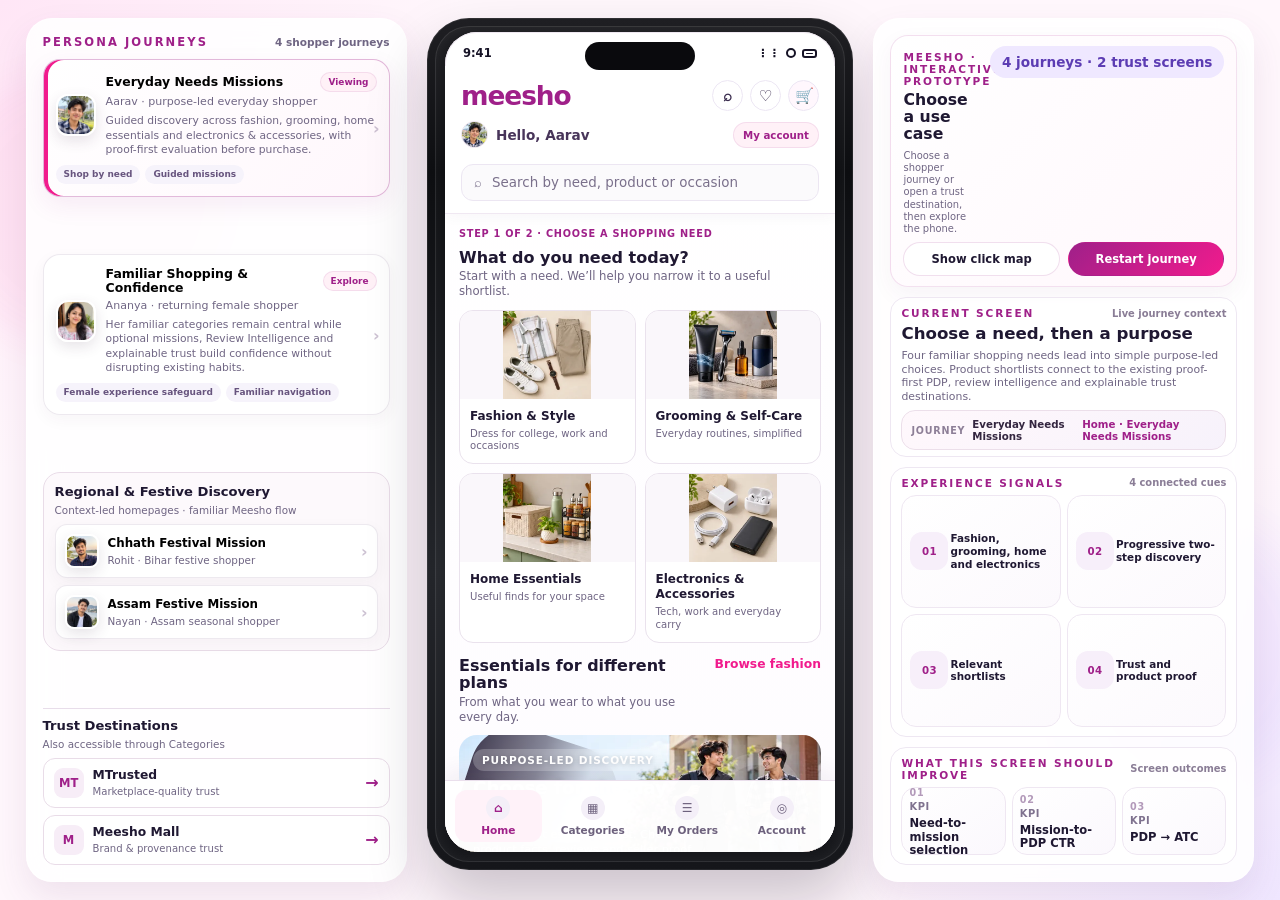
==== index.html @ 38327b48 "Group shopper journeys and separate trust destination screens in presentation rail" ====
<!doctype html>
<html lang="en">
<head>
  <meta charset="UTF-8" />
  <meta name="viewport" content="width=device-width, initial-scale=1.0" />
  <meta name="theme-color" content="#9f2089" />
  <meta name="description" content="Meesho DICE Season 3 interactive prototype exploring mission-led discovery, explainable trust, proof-first PDPs and post-confidence growth." />
  <meta name="robots" content="index,follow" />
  <link rel="canonical" href="https://iron-sngh.github.io/Meesho_interactive/" />
  <meta property="og:type" content="website" />
  <meta property="og:title" content="Meesho Interactive Prototype" />
  <meta property="og:description" content="Mission-led discovery, explainable trust and proof-first commerce journeys for the Meesho DICE Challenge." />
  <meta property="og:url" content="https://iron-sngh.github.io/Meesho_interactive/" />
  <meta name="twitter:card" content="summary" />
  <meta name="twitter:title" content="Meesho Interactive Prototype" />
  <meta name="twitter:description" content="Interactive Meesho DICE Challenge prototype for discovery, trust and product evaluation." />
  <title>Meesho Interactive Prototype</title>
  <link rel="stylesheet" href="./styles.css?v=20261021-sidebar-experiences" />
</head>
<body>
  <div class="page-glow glow-one"></div>
  <div class="page-glow glow-two"></div>

  <main class="site-shell">
    <section class="prototype-layout">
      <aside class="persona-panel glass-panel">
        <div class="persona-rail-label">
          <span class="panel-kicker">PERSONA JOURNEYS</span>
          <span class="rail-hint">4 shopper journeys</span>
        </div>
        <div id="persona-list" class="persona-list"></div>
      </aside>

      <section class="phone-stage" aria-label="Interactive phone prototype">
        <div id="device-canvas" class="device-canvas"></div>
      </section>

      <aside class="detail-panel glass-panel">
        <section class="prototype-control-card" aria-label="Prototype controls">
          <div class="prototype-control-heading">
            <div>
              <span class="panel-kicker">MEESHO · INTERACTIVE PROTOTYPE</span>
              <h2>Choose a use case</h2>
              <p>Choose a shopper journey or open a trust destination, then explore the phone.</p>
            </div>
            <span class="count-pill">4 journeys · 2 trust screens</span>
          </div>
          <div class="panel-actions">
            <button id="hotspot-toggle" class="toolbar-button" type="button">Show click map</button>
            <button id="restart-button" class="toolbar-button primary-tool" type="button">Restart journey</button>
          </div>
        </section>
        <div id="detail-panel"></div>
      </aside>
    </section>
  </main>

  <div id="toast" class="toast" role="status" aria-live="polite"></div>
  <script src="./app.js?v=20261021-sidebar-experiences"></script>
</body>
</html>
---- styles.css ----
:root {
  --bg: #fff7fc;
  --panel: rgba(255, 255, 255, 0.88);
  --border: rgba(159, 32, 137, 0.14);
  --text: #1f1832;
  --muted: #6f6583;
  --brand: #f11b8d;
  --brand-dark: #9f2089;
  --brand-soft: #fde8f5;
  --purple-soft: #efe8ff;
  --purple-mid: #d7c5ff;
  --lime: #eff9ee;
  --green: #23a458;
  --amber: #ffb800;
  --shadow: 0 24px 60px rgba(120, 36, 110, 0.12);
  --shadow-soft: 0 16px 35px rgba(101, 46, 108, 0.1);
  --radius-xl: 24px;
  --radius-lg: 18px;
  --radius-md: 14px;
  --radius-sm: 10px;
  --phone-width: 390px;
  --surface: #ffffff;
  --hotspot: rgba(241, 27, 141, 0.16);
}

* { box-sizing: border-box; }
html, body { margin: 0; min-height: 100%; }
body {
  font-family: "Inter", system-ui, -apple-system, BlinkMacSystemFont, "Segoe UI", sans-serif;
  background: radial-gradient(circle at top left, #ffe6f6, transparent 30%), radial-gradient(circle at bottom right, #efe6ff, transparent 28%), var(--bg);
  color: var(--text);
}
button, input { font: inherit; }
button { cursor: pointer; }

.page-glow {
  position: fixed;
  inset: auto;
  width: 280px;
  height: 280px;
  border-radius: 999px;
  filter: blur(20px);
  opacity: .45;
  pointer-events: none;
  z-index: 0;
}
.glow-one { top: 70px; left: -60px; background: rgba(241, 27, 141, .12); }
.glow-two { right: -40px; bottom: 110px; background: rgba(130, 91, 250, .12); }

.site-shell {
  position: relative;
  z-index: 1;
  max-width: 1500px;
  margin: 0 auto;
  padding: 28px;
}

.glass-panel {
  background: var(--panel);
  backdrop-filter: blur(16px);
  border: 1px solid rgba(255, 255, 255, .55);
  box-shadow: var(--shadow-soft);
}

.site-header {
  display: flex;
  justify-content: space-between;
  align-items: flex-start;
  gap: 24px;
  padding: 24px 26px;
  border-radius: var(--radius-xl);
}
.brand-lockup {
  display: flex;
  gap: 18px;
  align-items: flex-start;
  max-width: 920px;
}
.logo-mark {
  width: 56px;
  height: 56px;
  border-radius: 16px;
  background: linear-gradient(135deg, var(--brand-dark), var(--brand));
  display: grid;
  place-items: center;
  color: #fff;
  font-weight: 800;
  font-size: 1.65rem;
  box-shadow: 0 10px 25px rgba(159, 32, 137, 0.25);
}
.eyebrow, .panel-kicker {
  display: inline-flex;
  align-items: center;
  gap: 8px;
  letter-spacing: .18em;
  text-transform: uppercase;
  font-size: .72rem;
  font-weight: 700;
  color: var(--brand-dark);
}
.site-header h1 {
  margin: 8px 0 10px;
  font-size: clamp(1.8rem, 2.6vw, 2.8rem);
  line-height: 1.08;
}
.site-header h1 span { color: var(--brand-dark); }
.site-header p { margin: 0; color: var(--muted); max-width: 760px; line-height: 1.55; }
.header-actions { display: flex; gap: 12px; flex-wrap: wrap; justify-content: flex-end; }
.toolbar-button {
  border: 1px solid var(--border);
  background: #fff;
  color: var(--text);
  padding: 12px 16px;
  border-radius: 999px;
  font-weight: 700;
  box-shadow: 0 8px 20px rgba(93, 53, 98, 0.06);
}
.toolbar-button:hover { transform: translateY(-1px); }
.primary-tool { background: linear-gradient(135deg, var(--brand-dark), var(--brand)); color: #fff; border-color: transparent; }

.prototype-layout {
  margin-top: 24px;
  display: grid;
  grid-template-columns: 320px minmax(400px, 1fr) 340px;
  gap: 22px;
  align-items: start;
}
.persona-panel, .detail-panel {
  border-radius: var(--radius-xl);
  padding: 20px;
}
.panel-title-row {
  display: flex;
  align-items: start;
  justify-content: space-between;
  gap: 12px;
}
.panel-title-row h2 { margin: 6px 0 0; font-size: 1.28rem; }
.count-pill {
  padding: 8px 12px;
  border-radius: 999px;
  font-weight: 700;
  font-size: .85rem;
  background: var(--purple-soft);
  color: #5c3cb3;
}
.persona-list { display: grid; gap: 12px; margin-top: 18px; }
.persona-card {
  padding: 14px 15px;
  border-radius: 18px;
  border: 1px solid rgba(120, 91, 250, .1);
  background: rgba(255,255,255,.72);
  transition: .18s ease;
  text-align: left;
}
.persona-card:hover { transform: translateY(-1px); box-shadow: 0 10px 20px rgba(89, 53, 98, .08); }
.persona-card.active {
  background: linear-gradient(180deg, rgba(255,255,255,.96), rgba(252, 241, 251, .96));
  border-color: rgba(159,32,137,.22);
  box-shadow: 0 12px 28px rgba(159, 32, 137, .11);
}
.persona-card .persona-top { display: flex; justify-content: space-between; gap: 8px; align-items: center; }
.persona-card b { font-size: 1rem; }
.persona-card p { margin: 5px 0 10px; color: var(--muted); font-size: .92rem; line-height: 1.45; }
.persona-tags { display: flex; flex-wrap: wrap; gap: 8px; }
.persona-tag {
  padding: 6px 10px;
  border-radius: 999px;
  font-size: .74rem;
  font-weight: 700;
  background: #f6f3fb;
  color: #67547e;
}
.principle-card {
  margin-top: 16px;
  padding: 16px;
  border-radius: 18px;
  background: linear-gradient(135deg, rgba(159,32,137,.08), rgba(136, 95, 251, .1));
  display: flex;
  gap: 14px;
  align-items: start;
}
.principle-icon {
  width: 32px; height: 32px; border-radius: 12px; display: grid; place-items: center;
  background: #fff; color: var(--brand-dark); font-weight: 800;
}
.principle-card p { margin: 6px 0 0; color: var(--muted); line-height: 1.45; }

.phone-stage { display: grid; gap: 14px; justify-items: center; }
.stage-toolbar {
  width: calc(var(--phone-width) + 50px);
  display: flex; justify-content: space-between; align-items: center;
  gap: 12px; padding: 10px 16px;
  border-radius: 999px; background: rgba(255,255,255,.82);
  border: 1px solid rgba(255,255,255,.65); box-shadow: var(--shadow-soft);
}
.stage-label { font-size: .78rem; letter-spacing: .12em; text-transform: uppercase; color: var(--brand-dark); font-weight: 800; }
.live-pill {
  display: inline-flex; align-items: center; gap: 8px;
  font-size: .82rem; font-weight: 700; color: var(--green);
}
.live-pill i { width: 10px; height: 10px; background: var(--green); border-radius: 999px; box-shadow: 0 0 0 6px rgba(35, 164, 88, .12); }
.stage-help { margin: 0; color: var(--muted); text-align: center; max-width: 420px; line-height: 1.4; }

.device-canvas {
  position: relative;
  width: calc(var(--phone-width) + 36px);
  padding: 14px 18px 18px;
  border-radius: 42px;
  background: linear-gradient(180deg, #1f1f23, #0d0e11 18%, #23252a 65%, #15161a);
  box-shadow: 0 30px 60px rgba(18, 9, 30, .22), inset 0 0 0 1px rgba(255,255,255,.08);
}
.device-canvas::before {
  content: "";
  position: absolute;
  inset: 8px;
  border-radius: 34px;
  box-shadow: inset 0 0 0 1px rgba(255,255,255,.09), inset 0 0 16px rgba(255,255,255,.07);
  pointer-events: none;
}

.phone-shell {
  position: relative;
  width: var(--phone-width);
  height: 845px;
  margin: 0 auto;
  border-radius: 32px;
  background: #fff;
  overflow: hidden;
}
.phone-notch {
  position: absolute;
  top: 10px;
  left: 50%;
  transform: translateX(-50%);
  width: 110px;
  height: 28px;
  border-radius: 18px;
  background: #0a0a0d;
  z-index: 8;
}
.phone-status {
  position: absolute; top: 10px; left: 0; right: 0;
  padding: 0 18px;
  height: 22px;
  display: flex; align-items: center; justify-content: space-between;
  font-size: .72rem; font-weight: 700; color: #161326; z-index: 6;
}
.status-icons { display: flex; gap: 6px; align-items: center; }
.status-dot { width: 10px; height: 10px; border-radius: 999px; border: 2px solid currentColor; }
.status-bar { width: 15px; height: 9px; border: 2px solid currentColor; border-radius: 3px; position: relative; }
.status-bar::after { content:""; position:absolute; inset:2px; background: currentColor; border-radius:1px; }
.phone-content {
  position: absolute;
  inset: 34px 0 0;
  overflow-y: auto;
  background: linear-gradient(180deg, #fff, #fefcff);
}
.phone-content::-webkit-scrollbar { width: 0; height: 0; }

.screen-root { min-height: calc(100% - 82px); padding-bottom: 94px; }
.top-appbar {
  position: sticky; top: 0; z-index: 5;
  padding: 14px 16px 12px;
  background: rgba(255,255,255,.95);
  backdrop-filter: blur(10px);
  border-bottom: 1px solid #f0e8f2;
}
.appbar-row, .small-appbar {
  display: flex; align-items: center; justify-content: space-between; gap: 10px;
}
.brand-wordmark { font-size: 1.65rem; font-weight: 800; color: var(--brand-dark); letter-spacing: -.04em; }
.icon-row { display: flex; align-items: center; gap: 12px; }
.circle-icon, .ghost-icon {
  width: 34px; height: 34px; border-radius: 999px; border: 1px solid #ece6f3; background: #fff;
  display: grid; place-items: center; color: #392b4d; font-size: .95rem; font-weight: 700;
}
.ghost-icon { background: #fff7fd; }
.profile-chip { display: inline-flex; align-items: center; gap: 8px; font-size: .85rem; font-weight: 700; color: #48355a; }
.profile-chip .avatar { width: 24px; height: 24px; border-radius: 999px; display: grid; place-items: center; background: linear-gradient(135deg, #f6d0ec, #ece5ff); font-size: .78rem; }
.search-shell {
  margin-top: 12px;
  display: flex; align-items: center; gap: 10px;
  padding: 10px 12px;
  border: 1px solid #ece6f2;
  border-radius: 12px;
  background: #fbfafc;
  color: #7a708b;
  font-size: .84rem;
}
.utility-chips { margin-top: 10px; display: flex; gap: 8px; overflow-x: auto; }
.utility-chip, .filter-chip, .sub-chip, .tab-chip {
  display: inline-flex; align-items: center; gap: 6px;
  white-space: nowrap;
  padding: 7px 10px;
  border-radius: 999px;
  background: #f6f3fb;
  color: #5d526e;
  font-size: .73rem;
  font-weight: 700;
  border: 1px solid transparent;
}
.filter-chip.active, .tab-chip.active {
  background: var(--brand-soft);
  color: var(--brand-dark);
  border-color: rgba(159,32,137,.14);
}
.screen-section { padding: 14px 14px 0; }
.section-header { display: flex; justify-content: space-between; gap: 10px; align-items: end; margin-bottom: 10px; }
.section-header h3 { margin: 0; font-size: 1rem; line-height: 1.1; }
.section-header p { margin: 3px 0 0; color: var(--muted); font-size: .73rem; line-height: 1.3; }
.link-action { font-size: .77rem; font-weight: 800; color: var(--brand); background: none; border: 0; padding: 0; }
.cards-row, .product-grid, .trust-grid, .mini-grid, .brand-grid, .proof-grid, .hero-grid {
  display: grid; gap: 10px;
}
.hero-banner {
  position: relative;
  padding: 16px;
  border-radius: 18px;
  overflow: hidden;
  color: #fff;
  min-height: 128px;
  background: linear-gradient(120deg, #7d1c73, #f1439d 52%, #ff875c);
}
.hero-banner.purple { background: linear-gradient(135deg, #6d2be0, #8f55f8 55%, #c78dff); }
.hero-banner.orange { background: linear-gradient(135deg, #942a37, #ff7d35 55%, #ffd36d); }
.hero-banner.mall { background: linear-gradient(135deg, #f11b8d, #ff5ab3 55%, #ffb7da); color:#fff; }
.hero-banner .eyebrow-inline { display: inline-block; padding: 5px 9px; border-radius: 999px; background: rgba(255,255,255,.18); font-size: .66rem; font-weight: 800; letter-spacing: .08em; text-transform: uppercase; }
.hero-banner h2 { margin: 10px 0 8px; font-size: 1.25rem; line-height: 1.1; max-width: 210px; }
.hero-banner p { margin: 0; font-size: .75rem; max-width: 220px; line-height: 1.4; color: rgba(255,255,255,.88); }
.hero-cta { margin-top: 12px; display: inline-flex; gap: 8px; align-items: center; padding: 9px 12px; border-radius: 999px; border: 0; font-weight: 800; font-size: .76rem; color: #902877; background: #fff; }
.hero-badge {
  position: absolute; right: 14px; bottom: 14px;
  padding: 7px 10px; border-radius: 999px;
  font-size: .68rem; font-weight: 800; background: rgba(255,255,255,.18); border: 1px solid rgba(255,255,255,.16);
}
.category-grid {
  display: grid;
  grid-template-columns: repeat(4, minmax(0, 1fr));
  gap: 10px;
}
.category-card {
  padding: 10px 8px;
  border-radius: 15px;
  background: #fff;
  border: 1px solid #efe7f2;
  min-height: 98px;
  text-align: left;
}
.category-card .art-box, .product-image, .brand-logo, .sku-image, .thumbnail, .look-tile-art {
  border-radius: 12px;
  background: linear-gradient(180deg, #f7f3fb, #efe8ff);
}
.category-card .art-box {
  height: 48px;
  display: grid; place-items: center;
  font-size: 1.3rem; font-weight: 800; color: var(--brand-dark);
}
.category-card b { display: block; margin-top: 8px; font-size: .75rem; line-height: 1.25; }
.category-card span { display:block; margin-top: 3px; color: var(--muted); font-size: .64rem; line-height: 1.2; }
.two-up, .three-up, .four-up { display:grid; gap:10px; }
.two-up { grid-template-columns: repeat(2, minmax(0, 1fr)); }
.three-up { grid-template-columns: repeat(3, minmax(0, 1fr)); }
.four-up { grid-template-columns: repeat(4, minmax(0, 1fr)); }
.promo-card, .insight-card, .trust-card, .bundle-card, .profile-card, .review-card, .mini-card {
  border-radius: 16px;
  border: 1px solid #efe7f2;
  background: #fff;
}
.promo-card { padding: 14px; min-height: 118px; }
.promo-card h4, .trust-card h4, .mini-card h4 { margin: 0 0 6px; font-size: .92rem; }
.promo-card p, .trust-card p, .mini-card p, .profile-card p { margin: 0; color: var(--muted); font-size: .72rem; line-height: 1.35; }
.promo-card .pill-row, .chip-row, .proof-chip-row { margin-top: 10px; display: flex; flex-wrap: wrap; gap: 6px; }
.subtle-pill, .tiny-pill, .badge-pill {
  padding: 6px 9px; border-radius: 999px; font-size: .64rem; font-weight: 800;
}
.subtle-pill { background: #f4effb; color: #5c4984; }
.badge-pill { background: #fff1f7; color: var(--brand-dark); border: 1px solid rgba(159,32,137,.1); }
.tiny-pill { background: #ecf8ee; color: #16713d; }

.product-card {
  padding: 10px; border-radius: 16px; border: 1px solid #efe7f2; background: #fff;
  display: grid; gap: 8px; min-width: 0;
}
.product-image {
  position: relative; height: 95px; overflow: hidden;
  display:flex; align-items:center; justify-content:center;
}
.product-image::after {
  content: attr(data-art);
  font-size: 1.5rem; font-weight: 800; color: rgba(81,58,114,.72);
}
.product-badges { position: absolute; top: 8px; left: 8px; display: flex; gap: 6px; flex-wrap: wrap; }
.favorite-tag {
  position: absolute; top: 8px; right: 8px; width: 24px; height: 24px; border-radius: 999px;
  display: grid; place-items: center; background: rgba(255,255,255,.9); color: #f059a4; font-size: .75rem;
}
.product-card b { font-size: .76rem; line-height: 1.28; }
.product-meta { color: var(--muted); font-size: .68rem; }
.price-row { display: flex; align-items: center; gap: 8px; flex-wrap: wrap; }
.price { font-size: .98rem; font-weight: 800; color: #2b1c3e; }
.old-price { font-size: .68rem; color: #9c92aa; text-decoration: line-through; }
.rating { font-size: .68rem; color: #5d526e; }
.rating b { font-size: .68rem; }

.product-detail-hero {
  padding: 14px;
  display: grid; grid-template-columns: 150px 1fr; gap: 12px;
}
.sku-image { height: 178px; display: grid; place-items: center; position: relative; font-size: 2.7rem; font-weight: 900; color: #46335f; }
.thumbnail-row { display:flex; gap:8px; margin-top: 10px; }
.thumbnail { width: 38px; height: 38px; display: grid; place-items:center; color:#66537a; font-size: .85rem; }
.info-stack h2 { margin: 2px 0 4px; font-size: 1.24rem; line-height: 1.15; }
.info-subline { color: var(--muted); font-size: .74rem; }
.hero-price { margin: 12px 0 10px; }
.hero-price .price { font-size: 2rem; color: #3c2454; }
.size-grid { display:flex; gap:8px; margin-top: 8px; flex-wrap: wrap; }
.size-pill {
  padding: 8px 12px; min-width: 36px; text-align: center; border-radius: 10px; border: 1px solid #e4dbe8; background:#fff; font-weight:700; font-size:.82rem;
}
.size-pill.active { background: var(--brand); color: #fff; border-color: var(--brand); }
.info-card {
  margin: 0 14px 12px; padding: 14px; border-radius: 16px; background: #fff; border: 1px solid #efe7f2;
}
.details-grid { display:grid; grid-template-columns: repeat(2, minmax(0, 1fr)); gap: 10px; margin-top: 10px; }
.detail-item {
  padding: 10px; border-radius: 12px; background: #fbf9fd; border: 1px solid #f1eaf5;
}
.detail-item b { font-size: .66rem; color:#7b708d; text-transform: uppercase; letter-spacing:.05em; }
.detail-item span { display:block; margin-top: 5px; font-size: .8rem; font-weight:700; }
.badge-grid { display:grid; grid-template-columns: repeat(3, minmax(0, 1fr)); gap:10px; margin-top: 12px; }
.mini-card { padding: 10px; }
.mini-card.center { text-align:center; }
.divider-head {
  display:flex; justify-content:space-between; gap:10px; align-items:center;
}
.divider-head h3, .divider-head h4 { margin:0; }
.divider-head small { color: var(--muted); }
.seller-module .seller-name { font-size: 1rem; margin-top: 4px; font-weight: 800; }
.trust-badges { margin-top: 10px; display:flex; gap: 8px; flex-wrap:wrap; }
.trust-badge {
  flex:1 1 0;
  padding: 10px; border-radius: 12px; background:#fbf9fd; border:1px solid #f0e7f5; min-width: 80px;
}
.trust-badge b { display:block; font-size: .7rem; }
.trust-badge span { display:block; margin-top: 4px; color:var(--muted); font-size:.65rem; line-height:1.25; }
.review-pill-grid { display:grid; grid-template-columns: repeat(2, minmax(0, 1fr)); gap:10px; margin-top:12px; }
.review-pill {
  padding: 10px; border-radius: 12px; background: #fbf9fd; border:1px solid #f1e9f5;
}
.review-pill b { display:block; font-size:.72rem; }
.review-pill span { display:block; margin-top:4px; color:var(--muted); font-size:.68rem; line-height:1.25; }
.ugc-row { display:grid; grid-template-columns: repeat(3, minmax(0, 1fr)); gap:8px; margin-top:12px; }
.ugc-thumb {
  height: 96px; border-radius: 12px; background: linear-gradient(180deg, #ece5ff, #f9dcea); display:grid; place-items:center; color:#5b4a72; font-size:1.35rem; font-weight:800;
}
.review-quote {
  margin-top: 12px; padding: 12px; border-radius: 14px; background: #fffdf2; border: 1px solid #f2e8a7;
}
.review-quote b { font-size: .8rem; }
.review-quote p { margin: 6px 0 0; font-size: .76rem; color:#5d526e; line-height:1.45; }
.transaction-list { display:grid; gap:10px; margin-top:12px; }
.transaction-item {
  display:flex; align-items:flex-start; gap:10px; padding: 10px 0; border-bottom:1px dashed #eee3f0;
}
.transaction-item:last-child { border-bottom:0; }
.transaction-icon {
  width: 34px; height: 34px; border-radius: 10px; background: #f6f3fb; display:grid; place-items:center; color:#654f82; font-weight:800;
}
.transaction-copy b { display:block; font-size:.79rem; }
.transaction-copy span { display:block; color:var(--muted); font-size:.71rem; margin-top:3px; line-height:1.35; }
.bottom-cta {
  position: absolute; left: 0; right: 0; bottom: 58px; z-index: 4;
  padding: 12px 14px 0;
}
.cta-bar {
  display:grid; grid-template-columns: 1fr 1fr; gap: 10px;
}
.cta-button {
  border-radius: 14px; padding: 14px 16px; border:1px solid var(--brand); background:#fff; color:var(--brand-dark); font-weight:800;
}
.cta-button.primary { background: linear-gradient(135deg, var(--brand-dark), var(--brand)); color:#fff; border-color:transparent; }
.navbar {
  position: absolute; left: 0; right: 0; bottom: 0; z-index: 4;
  padding: 10px 10px 14px;
  background: rgba(255,255,255,.97);
  border-top:1px solid #ede5f1;
}
.navbar-grid { display:grid; grid-template-columns: repeat(4, minmax(0, 1fr)); gap:8px; }
.nav-item {
  padding: 8px 6px; border-radius: 12px; background: transparent; border:0; color:#6d617d; text-align:center;
  display:grid; gap: 4px; justify-items:center; font-size:.66rem; font-weight:700;
}
.nav-item.active { color: var(--brand-dark); background: #fff2f9; }
.nav-glyph { width: 24px; height: 24px; border-radius: 999px; background: #f4eff8; display:grid; place-items:center; font-size:.75rem; }

.list-card, .cart-card, .checkout-card {
  margin: 0 14px 12px; padding: 14px; border-radius: 16px; background:#fff; border:1px solid #efe7f2;
}
.list-card h4, .checkout-card h4 { margin:0 0 8px; font-size: .95rem; }
.inline-row, .line-item, .price-line, .checkout-row { display:flex; justify-content:space-between; gap: 8px; align-items:center; }
.inline-row + .inline-row, .price-line + .price-line, .checkout-row + .checkout-row { margin-top: 10px; }
.line-item { align-items:flex-start; padding: 10px 0; border-bottom:1px dashed #eee4f1; }
.line-item:last-child { border-bottom:0; }
.qty-pill { padding:6px 9px; border-radius:999px; background:#f5f1fa; font-weight:700; font-size:.7rem; color:#69587c; }
.order-state {
  padding: 6px 10px; border-radius:999px; font-size:.68rem; font-weight:800; background:#ecf8ee; color:#1e874a;
}
.explainer-list { display:grid; gap:10px; margin-top:12px; }
.explainer-point {
  padding: 11px 12px; border-radius: 14px; background:#fbf9fd; border:1px solid #efe7f2;
}
.explainer-point b { display:block; font-size:.77rem; }
.explainer-point span { display:block; margin-top: 4px; color:var(--muted); font-size:.69rem; line-height:1.35; }
.shop-by-brand { display:grid; grid-template-columns: repeat(4, minmax(0, 1fr)); gap:10px; }
.brand-logo {
  height: 46px; display:grid; place-items:center; font-size:.7rem; font-weight:800; color:#4d3c67; text-transform:uppercase; background: linear-gradient(180deg, #fff, #f5f1fb); border:1px solid #efe7f2;
}
.brand-need-grid { display:grid; grid-template-columns: repeat(4, minmax(0, 1fr)); gap:10px; }
.need-tile, .value-tile {
  padding: 10px 8px; border-radius: 14px; background:#fff; border:1px solid #efe7f2; text-align:center;
}
.need-art { height:52px; border-radius:12px; background:linear-gradient(180deg, #f7f2ff, #ffe7f3); display:grid; place-items:center; font-size:1.15rem; color:#644f86; }
.need-tile b, .value-tile b { display:block; margin-top:8px; font-size:.7rem; line-height:1.2; }
.need-tile span, .value-tile span { display:block; margin-top:4px; color:var(--muted); font-size:.62rem; line-height:1.25; }

.hotspot-mode [data-go], .hotspot-mode [data-route-shortcut] {
  position: relative;
  outline: 2px dashed rgba(241,27,141,.75);
  outline-offset: 2px;
  background-image: linear-gradient(135deg, rgba(241,27,141,.08), rgba(255,255,255,0));
}
[data-go], [data-route-shortcut] { cursor: pointer; }
[data-go]:hover, [data-route-shortcut]:hover { filter: brightness(0.99); }

.detail-block + .detail-block { margin-top: 18px; }
.detail-panel h2 { margin: 6px 0 10px; font-size: 1.45rem; }
.detail-panel p { margin: 0; color: var(--muted); line-height: 1.55; }
.detail-stat-grid { display:grid; grid-template-columns: repeat(2, minmax(0, 1fr)); gap: 10px; margin-top: 14px; }
.detail-stat {
  padding: 14px; border-radius: 16px; background:#fff; border:1px solid #efe7f2;
}
.detail-stat b { display:block; font-size: .74rem; color:#7f728f; text-transform:uppercase; letter-spacing:.05em; }
.detail-stat span { display:block; margin-top:5px; font-size: .93rem; font-weight:800; }
.detail-list { display:grid; gap: 10px; margin-top: 14px; }
.detail-list-item {
  padding: 12px 14px; border-radius: 16px; background:#fff; border:1px solid #efe7f2;
}
.detail-list-item b { display:block; font-size:.78rem; }
.detail-list-item span { display:block; margin-top:4px; color:var(--muted); font-size:.73rem; line-height:1.35; }
.detail-tags { display:flex; gap:8px; flex-wrap:wrap; margin-top:14px; }
.detail-tag { padding:8px 11px; border-radius:999px; background:#f4effa; color:#624d7d; font-size:.72rem; font-weight:700; }

.journey-strip {
  margin-top: 22px;
  padding: 18px 22px;
  border-radius: var(--radius-xl);
  display:grid; gap: 16px;
}
.journey-strip-copy b { display:block; margin-top: 6px; font-size: 1.05rem; }
.journey-nodes { display:flex; align-items:center; gap: 10px; flex-wrap: wrap; }
.journey-nodes button {
  padding: 10px 14px; border-radius: 999px; border:1px solid var(--border); background:#fff; font-weight:700; color:#48385c;
}
.journey-nodes i { color:#967ea7; font-style:normal; font-weight:700; }
.site-footer { margin-top: 18px; padding: 10px 6px 0; display:flex; justify-content:space-between; gap:12px; color:#867899; font-size:.84rem; }
.toast {
  position: fixed; left: 50%; bottom: 24px; transform: translateX(-50%) translateY(20px);
  background:#291c3f; color:#fff; padding: 12px 16px; border-radius: 999px; box-shadow: var(--shadow);
  font-size: .86rem; font-weight:700; opacity:0; pointer-events:none; transition: .2s ease; z-index: 20;
}
.toast.show { opacity: 1; transform: translateX(-50%) translateY(0); }

@media (max-width: 1280px) {
  .prototype-layout { grid-template-columns: 300px minmax(400px,1fr); }
  .detail-panel { grid-column: 1 / -1; }
}

@media (max-width: 980px) {
  .site-shell { padding: 18px; }
  .site-header { flex-direction: column; }
  .prototype-layout { grid-template-columns: 1fr; }
  .persona-panel, .detail-panel { order: 0; }
  .phone-stage { order: -1; }
  .stage-toolbar { width: min(100%, calc(var(--phone-width) + 50px)); }
  .site-footer { flex-direction: column; }
}

@media (max-width: 560px) {
  .site-shell { padding: 12px; }
  .stage-toolbar, .device-canvas { width: 100%; }
  .device-canvas { padding: 12px; }
  .phone-shell { width: 100%; height: 82vh; min-height: 720px; }
  .category-grid, .shop-by-brand, .brand-need-grid { grid-template-columns: repeat(2, minmax(0, 1fr)); }
  .product-detail-hero { grid-template-columns: 1fr; }
  .badge-grid { grid-template-columns: repeat(2, minmax(0, 1fr)); }
}

/* Crisp vector product artwork: the reference mockups are design-only, not rendered assets. */
.product-image::after{content:none!important}
.product-image svg,.category-card .art-box svg,.sku-image svg,.ugc-thumb svg,.need-art svg{width:82%;height:82%;display:block;filter:drop-shadow(0 8px 10px rgba(52,33,69,.08))}
.category-card .art-box svg{width:76%;height:76%}
.sku-image svg{width:88%;height:88%}
.ugc-thumb svg{width:72%;height:72%}
.product-image{background:linear-gradient(145deg,#faf7fc,#f0e9f6 70%,#fff);border:1px solid #f0e8f3}
.category-card .art-box{background:linear-gradient(145deg,#faf6fc,#f0e7f5)}
.sku-image{background:linear-gradient(145deg,#f7f4f9,#ece6f0);overflow:hidden}
.product-card{transition:transform .16s ease,box-shadow .16s ease,border-color .16s ease}
.product-card:hover{transform:translateY(-2px);box-shadow:0 12px 24px rgba(88,49,95,.09);border-color:#e7d6eb}
.hero-banner:before{content:"";position:absolute;inset:auto -24px -46px auto;width:150px;height:150px;border-radius:44px;transform:rotate(18deg);background:rgba(255,255,255,.11)}
.hero-banner:after{content:"";position:absolute;right:18px;top:18px;width:68px;height:68px;border:12px solid rgba(255,255,255,.12);border-radius:50%}
.hero-banner>*{position:relative;z-index:1}
.phone-shell{box-shadow:inset 0 0 0 1px #eee7f0}
.top-appbar{box-shadow:0 2px 14px rgba(64,35,71,.04)}

/* ===== Presentation-shell cleanup + browser QA fixes ===== */
html, body { min-height: 100%; }
body { overflow-x: hidden; }
.site-shell {
  max-width: 1260px;
  min-height: 100vh;
  padding: 20px;
  display: flex;
  align-items: flex-start;
}
.prototype-layout {
  width: 100%;
  margin-top: 0;
  grid-template-columns: minmax(250px, 290px) 426px minmax(260px, 310px);
  justify-content: center;
  gap: 22px;
  align-items: start;
}
.persona-panel, .detail-panel {
  position: sticky;
  top: 20px;
  max-height: calc(100vh - 40px);
  overflow-y: auto;
  scrollbar-width: thin;
  scrollbar-color: #e2d7e8 transparent;
}
.persona-panel::-webkit-scrollbar, .detail-panel::-webkit-scrollbar { width: 5px; }
.persona-panel::-webkit-scrollbar-thumb, .detail-panel::-webkit-scrollbar-thumb { background: #e2d7e8; border-radius: 999px; }
.panel-title-row { align-items: flex-start; }
.panel-title-row > div { min-width: 0; }
.count-pill { flex: 0 0 auto; }
.panel-actions {
  display: grid;
  grid-template-columns: 1fr 1fr;
  gap: 8px;
  margin: 14px 0 2px;
}
.panel-actions .toolbar-button {
  width: 100%;
  padding: 9px 10px;
  font-size: .72rem;
  box-shadow: none;
}
.persona-card .persona-top { align-items: flex-start; }
.persona-card .persona-top b { min-width: 0; overflow-wrap: anywhere; }
.persona-card p, .detail-panel p, .detail-list-item span, .detail-stat span, .principle-card p { overflow-wrap: anywhere; }

.phone-stage {
  position: sticky;
  top: 16px;
  display: grid;
  gap: 0;
  justify-items: center;
}
.device-canvas {
  width: 426px;
  padding: 14px 18px 18px;
}
.phone-shell {
  height: min(820px, calc(100vh - 48px));
  min-height: 680px;
}
.phone-content {
  inset: 34px 0 0;
  overflow-y: auto;
  overscroll-behavior: contain;
  scrollbar-width: none;
}
.phone-content::-webkit-scrollbar { display: none; }
.screen-root {
  min-height: 100%;
  padding-bottom: 94px;
}
.phone-shell.has-cta .screen-root { padding-bottom: 174px; }

/* The navigation and purchase CTA are siblings of the scrolling area, so they stay pinned. */
.navbar {
  position: absolute;
  left: 0;
  right: 0;
  bottom: 0;
  height: 72px;
  z-index: 12;
  padding: 7px 10px 9px;
  background: rgba(255,255,255,.985);
  border-top: 1px solid #eadfec;
  box-shadow: 0 -7px 22px rgba(61, 31, 72, .07);
}
.navbar-grid { height: 100%; align-items: center; }
.nav-item { padding: 6px 4px; min-width: 0; }
.nav-item > span:last-child { white-space: nowrap; }
.bottom-cta {
  position: absolute;
  left: 0;
  right: 0;
  bottom: 72px;
  z-index: 11;
  padding: 10px 14px 12px;
  background: linear-gradient(180deg, rgba(255,255,255,.82), #fff 28%);
  border-top: 1px solid rgba(234, 223, 236, .8);
}

/* Better type behaviour inside narrow mobile cards. */
.appbar-row { align-items: flex-start; }
.appbar-title { min-width: 0; flex: 1 1 auto; align-items: flex-start; }
.appbar-title-copy { min-width: 0; padding-top: 2px; }
.appbar-title-main {
  max-width: 180px;
  white-space: nowrap;
  overflow: hidden;
  text-overflow: ellipsis;
  font-weight: 800;
}
.appbar-subtitle {
  max-width: 180px;
  margin-top: 2px;
  white-space: nowrap;
  overflow: hidden;
  text-overflow: ellipsis;
  font-size: .66rem;
  color: var(--muted);
}
.icon-row { flex: 0 0 auto; gap: 7px; }
.circle-icon, .ghost-icon { width: 31px; height: 31px; }
.search-shell { width: 100%; text-align: left; }
.search-shell span:last-child { min-width: 0; overflow: hidden; text-overflow: ellipsis; white-space: nowrap; }
.utility-chips { padding-bottom: 2px; scrollbar-width: none; }
.utility-chips::-webkit-scrollbar { display: none; }
.utility-chip.active { background: var(--brand-soft); color: var(--brand-dark); border-color: rgba(159,32,137,.14); }

.section-header { align-items: flex-start; }
.section-header > div:first-child { min-width: 0; flex: 1 1 auto; }
.section-header h3, .section-header p { overflow-wrap: anywhere; }
.link-action {
  flex: 0 0 auto;
  max-width: 112px;
  text-align: right;
  line-height: 1.18;
  overflow-wrap: anywhere;
}
.hero-banner { min-height: 0; }
.hero-banner h2 { max-width: 250px; line-height: 1.12; }
.hero-banner p { max-width: 260px; }
.hero-badge {
  position: static;
  display: inline-flex;
  max-width: 100%;
  margin-top: 9px;
  line-height: 1.2;
  white-space: normal;
}
.hero-cta { max-width: 100%; white-space: normal; text-align: left; line-height: 1.2; }

/* Four tiny product columns caused wrapping and alignment issues in Chromium. */
.four-up { grid-template-columns: repeat(2, minmax(0, 1fr)); }
.product-card { text-align: left; align-content: start; }
.product-card b { font-size: .79rem; line-height: 1.28; min-height: 2.05em; overflow-wrap: anywhere; }
.product-image { height: 122px; }
.price-row { gap: 6px; }
.promo-card, .trust-card, .mini-card { text-align: left; }
.promo-card h4, .trust-card h4, .mini-card h4, .need-tile b, .value-tile b { overflow-wrap: anywhere; }
.promo-card p, .trust-card p, .mini-card p, .need-tile span, .value-tile span { overflow-wrap: anywhere; }
.shop-by-brand, .brand-need-grid { grid-template-columns: repeat(2, minmax(0, 1fr)); }
.brand-logo { min-height: 48px; height: auto; padding: 8px 6px; overflow-wrap: anywhere; }
.need-art { height: 64px; }

.product-detail-hero { grid-template-columns: 142px minmax(0,1fr); align-items: start; }
.info-stack { min-width: 0; }
.info-stack h2 { overflow-wrap: anywhere; }
.thumbnail-row { flex-wrap: wrap; }
.trust-badge, .review-pill, .detail-item { min-width: 0; }
.transaction-copy { min-width: 0; }
.transaction-copy b, .transaction-copy span { overflow-wrap: anywhere; }
.line-item > div, .checkout-row > span, .price-line > span { min-width: 0; overflow-wrap: anywhere; }

.detail-panel h2 { line-height: 1.15; overflow-wrap: anywhere; }
.detail-list-item { min-width: 0; }
.detail-tag { overflow-wrap: anywhere; }

.hotspot-mode [data-action], [data-action] { cursor: pointer; }
.hotspot-mode [data-action] {
  outline: 2px dashed rgba(241,27,141,.75);
  outline-offset: 2px;
}

@media (max-width: 1080px) {
  .site-shell { padding: 14px; }
  .prototype-layout {
    grid-template-columns: minmax(230px, 270px) 416px minmax(240px, 280px);
    gap: 14px;
  }
  .device-canvas { width: 416px; padding-inline: 13px; }
  .persona-panel, .detail-panel { top: 14px; max-height: calc(100vh - 28px); padding: 16px; }
}

@media (max-width: 940px) {
  .site-shell { display: block; }
  .prototype-layout { grid-template-columns: 1fr; }
  .phone-stage { order: -1; position: static; }
  .persona-panel, .detail-panel { position: static; max-height: none; overflow: visible; }
  .device-canvas { width: min(426px, 100%); }
}

@media (max-width: 560px) {
  .site-shell { padding: 8px; }
  .persona-panel, .detail-panel { padding: 14px; }
  .phone-shell { height: 82vh; min-height: 660px; }
  .device-canvas { width: 100%; padding: 10px; border-radius: 32px; }
  .four-up { grid-template-columns: repeat(2, minmax(0, 1fr)); }
  .product-detail-hero { grid-template-columns: 1fr; }
}
/* =========================================================
   REALISTIC MEDIA SYSTEM — final asset pass
   ========================================================= */

img { display:block; max-width:100%; }

/* Persona rail */
.persona-card-main {
  display:grid;
  grid-template-columns:44px minmax(0,1fr);
  gap:10px;
  align-items:start;
}
.persona-avatar {
  width:44px;
  height:44px;
  border-radius:13px;
  object-fit:cover;
  border:2px solid #fff;
  box-shadow:0 5px 14px rgba(58,33,64,.12);
}
.persona-card-copy { min-width:0; }
.persona-card-copy .persona-top { min-width:0; }
.persona-card-copy .persona-top b { min-width:0; overflow-wrap:anywhere; }
.persona-card .persona-tags { margin-top:10px; }
.profile-greeting { margin-top:10px; justify-content:space-between; width:100%; min-width:0; }
.profile-greeting > .profile-chip { min-width:0; }
.profile-greeting > .profile-chip span:last-child { overflow:hidden; text-overflow:ellipsis; white-space:nowrap; }
.mini-profile-avatar { width:27px; height:27px; border-radius:50%; object-fit:cover; flex:0 0 auto; border:1px solid #eadfea; }

/* Hero photography */
.hero-banner.photo-hero {
  min-height:180px;
  padding:14px;
  background-image:var(--hero-photo);
  background-position:var(--hero-position, center);
  background-size:cover;
  background-repeat:no-repeat;
  display:flex;
  align-items:stretch;
  isolation:isolate;
  overflow:hidden;
}
.hero-banner.photo-hero::before {
  content:"";
  position:absolute;
  inset:0;
  z-index:-1;
  background:linear-gradient(90deg,rgba(25,11,33,.76) 0%,rgba(25,11,33,.46) 44%,rgba(25,11,33,.07) 78%);
}
.hero-banner.photo-hero.photo-hero-light::before {
  background:linear-gradient(90deg,rgba(33,17,38,.72) 0%,rgba(33,17,38,.38) 46%,rgba(33,17,38,.02) 82%);
}
.hero-copy-card {
  width:min(235px,72%);
  align-self:center;
  color:#fff;
  text-align:left;
  text-shadow:0 1px 5px rgba(16,6,20,.24);
}
.hero-copy-card h2 { margin:7px 0 7px; max-width:none; font-size:1.14rem; line-height:1.13; overflow-wrap:anywhere; }
.hero-copy-card p { margin:0; max-width:none; color:rgba(255,255,255,.94); font-size:.71rem; line-height:1.38; }
.hero-copy-card .hero-cta { margin-top:10px; text-shadow:none; }
.hero-copy-card .eyebrow-inline { background:rgba(255,255,255,.22); backdrop-filter:blur(4px); }

/* Wide campaign cards */
.wide-promo-card {
  position:relative;
  width:100%;
  min-height:112px;
  padding:0;
  display:grid;
  grid-template-columns:43% minmax(0,1fr);
  border:1px solid #eee3ef;
  border-radius:17px;
  overflow:hidden;
  background:#fff;
  text-align:left;
}
.wide-promo-card > img { width:100%; height:112px; object-fit:cover; object-position:center; }
.wide-promo-copy { padding:12px; align-self:center; min-width:0; }
.wide-promo-copy span { display:block; color:var(--brand-dark); font-size:.61rem; font-weight:800; letter-spacing:.075em; }
.wide-promo-copy b { display:block; margin-top:5px; font-size:.8rem; line-height:1.24; overflow-wrap:anywhere; }
.wide-promo-copy small { display:block; margin-top:5px; color:var(--muted); font-size:.63rem; line-height:1.3; overflow-wrap:anywhere; }
.wide-promo-card.warm { background:#fff9f3; }

/* Product and category photography */
.product-card { overflow:hidden; }
.product-image.real-photo { height:138px; background:#faf9fa; border:1px solid #f0ebf1; }
.product-image.real-photo > img { width:100%; height:100%; object-fit:contain; object-position:center; padding:3px; transition:transform .2s ease; }
.product-card:hover .product-image.real-photo > img { transform:scale(1.02); }
.product-title { min-height:2.5em !important; }
.rating { display:flex; align-items:center; gap:3px; flex-wrap:wrap; }
.rating > span { color:#8c8397; }
.category-card { padding:7px; }
.category-card .art-box.real-category-photo { height:62px; border-radius:11px; overflow:hidden; background:#f7f4f7; }
.real-category-photo img { width:100%; height:100%; object-fit:cover; object-position:center; }
.category-card b { font-size:.71rem; }
.category-card span { font-size:.6rem; }

/* Mission / need / evidence media cards */
.mission-photo-grid,.mall-need-grid,.evidence-photo-grid,.certainty-photo-grid { display:grid; grid-template-columns:repeat(2,minmax(0,1fr)); gap:9px; }
.mission-photo-card,.mall-need-card,.evidence-photo-card,.certainty-photo-card {
  padding:0;
  border:1px solid #eee5ef;
  background:#fff;
  border-radius:15px;
  text-align:left;
  overflow:hidden;
  min-width:0;
}
.mission-photo-card img,.mall-need-card img,.evidence-photo-card img,.certainty-photo-card img { width:100%; height:92px; object-fit:cover; object-position:center; }
.mall-need-card img { object-fit:contain; background:#faf9fa; padding:4px; }
.mission-photo-card > span,.evidence-photo-card > span { display:block; padding:9px 10px 10px; }
.mission-photo-card b,.evidence-photo-card b,.mall-need-card b,.certainty-photo-card b { display:block; font-size:.72rem; line-height:1.22; overflow-wrap:anywhere; }
.mission-photo-card small,.evidence-photo-card small,.mall-need-card span,.certainty-photo-card span { display:block; margin-top:3px; color:var(--muted); font-size:.62rem; line-height:1.3; overflow-wrap:anywhere; }
.mall-need-card b,.mall-need-card span { padding-inline:9px; }
.mall-need-card b { padding-top:8px; }
.mall-need-card span { padding-bottom:10px; }
.evidence-photo-card img { height:104px; }
.certainty-photo-card { padding-bottom:10px; }
.certainty-photo-card img { height:108px; margin-bottom:9px; }
.certainty-photo-card b,.certainty-photo-card span { margin-inline:10px; }
.certainty-photo-card.wide { grid-column:1 / -1; display:grid; grid-template-columns:42% 1fr; padding:0; }
.certainty-photo-card.wide img { height:116px; margin:0; }
.certainty-photo-card.wide > div { padding:12px; align-self:center; }

.seller-mini-strip {
  width:100%;
  display:grid;
  grid-template-columns:44px minmax(0,1fr) auto;
  gap:10px;
  align-items:center;
  padding:11px;
  border:1px solid #eee5ef;
  background:#fff;
  border-radius:15px;
  text-align:left;
}
.seller-mini-strip img { width:44px; height:44px; object-fit:contain; border-radius:11px; background:#fbf8fc; }
.seller-mini-strip div { min-width:0; }
.seller-mini-strip b { display:block; font-size:.76rem; }
.seller-mini-strip span { display:block; margin-top:3px; color:var(--muted); font-size:.63rem; line-height:1.3; overflow-wrap:anywhere; }
.seller-mini-strip > span:last-child { color:var(--brand-dark); font-size:1rem; margin:0; }

/* PDP photography */
.realistic-pdp-hero { grid-template-columns:148px minmax(0,1fr); }
.pdp-main-image {
  width:100%;
  height:188px;
  padding:0;
  border:1px solid #ece5ef;
  border-radius:15px;
  overflow:hidden;
  background:#faf9fa;
}
.pdp-main-image img { width:100%; height:100%; object-fit:contain; object-position:center; padding:3px; }
.photo-thumbnail-row { display:grid; grid-template-columns:repeat(4,minmax(0,1fr)); gap:6px; }
.thumbnail.photo-thumb { width:auto; height:42px; padding:0; overflow:hidden; border:1px solid #ebe3ed; background:#faf9fa; }
.photo-thumb img { width:100%; height:100%; object-fit:cover; object-position:center; }
.trust-line { display:flex; gap:5px; flex-wrap:wrap; margin-bottom:6px; }
.size-label { margin-top:11px; font-size:.72rem; font-weight:800; color:#786d86; }
.info-card-button { width:calc(100% - 28px); cursor:pointer; text-align:left; color:inherit; }
.info-card-button:focus-visible { outline:2px solid rgba(159,32,137,.45); outline-offset:2px; }
.seller-inline-heading { display:grid; grid-template-columns:40px minmax(0,1fr) auto; gap:9px; align-items:center; }
.seller-inline-heading img { width:40px; height:40px; object-fit:contain; border-radius:10px; background:#faf7fb; border:1px solid #eee5ef; }
.seller-inline-heading span { min-width:0; }
.seller-inline-heading small { display:block; color:var(--muted); font-size:.62rem; }
.seller-inline-heading b { display:block; margin-top:2px; font-size:.78rem; }
.seller-inline-heading strong { color:var(--brand-dark); font-size:.65rem; white-space:nowrap; }
.buyer-avatar-row { display:flex; align-items:center; margin-top:11px; min-width:0; }
.buyer-avatar-row img { width:27px; height:27px; object-fit:cover; border-radius:50%; border:2px solid #fff; margin-right:-6px; box-shadow:0 2px 5px rgba(45,25,50,.09); }
.buyer-avatar-row span { margin-left:12px; color:var(--muted); font-size:.65rem; min-width:0; overflow-wrap:anywhere; }
.photo-ugc-row { grid-template-columns:repeat(3,minmax(0,1fr)); }
.photo-ugc-row img { width:100%; height:108px; object-fit:cover; border-radius:12px; }
.pdp-next-step { margin:4px 14px 18px; padding:12px; border-radius:14px; background:#fff3fa; text-align:center; }
.pdp-next-step .link-action { max-width:none; text-align:center; }

/* Full product details */
.product-details-intro { display:grid; grid-template-columns:86px minmax(0,1fr); gap:12px; align-items:center; }
.details-product-photo { width:86px; height:96px; object-fit:contain; background:#faf9fa; border:1px solid #eee6ef; border-radius:12px; padding:3px; }
.body-copy { margin:5px 0 0; color:var(--muted); font-size:.72rem; line-height:1.42; }
.detail-proof-grid { display:grid; grid-template-columns:repeat(3,minmax(0,1fr)); gap:8px; margin-top:10px; }
.detail-proof-grid figure { margin:0; border:1px solid #eee5ef; border-radius:12px; overflow:hidden; background:#faf9fa; }
.detail-proof-grid img { width:100%; height:92px; object-fit:cover; }
.detail-proof-grid figcaption { padding:7px; font-size:.61rem; font-weight:700; color:#645671; text-align:center; }

/* Seller */
.seller-cover { position:relative; height:156px; border-radius:16px; overflow:hidden; margin-bottom:12px; }
.seller-cover > img { width:100%; height:100%; object-fit:cover; }
.seller-profile-head { position:absolute; left:12px; right:12px; bottom:10px; display:flex; align-items:center; gap:10px; padding:9px; border-radius:13px; background:rgba(255,255,255,.94); backdrop-filter:blur(8px); }
.seller-profile-logo { width:44px; height:44px; object-fit:contain; border-radius:10px; background:#fff; border:1px solid #eee5ef; }
.seller-profile-head div { min-width:0; }
.seller-profile-head b { display:block; font-size:.84rem; }
.seller-profile-head span { display:block; margin-top:2px; color:var(--muted); font-size:.62rem; }
.seller-ops-card { display:grid; grid-template-columns:42% minmax(0,1fr); gap:12px; align-items:center; }
.seller-ops-card img { width:100%; height:116px; object-fit:cover; border-radius:12px; }

/* Reviews & UGC */
.review-feed { display:grid; gap:10px; margin-top:10px; }
.review-feed-card { display:grid; grid-template-columns:32px minmax(0,1fr) 58px; gap:8px; align-items:start; padding:10px; border:1px solid #eee6ef; border-radius:13px; background:#fcfbfd; }
.reviewer-avatar { width:32px; height:32px; object-fit:cover; border-radius:50%; }
.review-feed-card div { min-width:0; }
.review-feed-card b { display:block; font-size:.7rem; }
.review-feed-card small { display:block; margin-top:1px; color:#27844d; font-size:.58rem; }
.review-feed-card p { margin:5px 0 0; color:#5f556b; font-size:.66rem; line-height:1.35; }
.review-proof-thumb { width:58px; height:66px; object-fit:cover; border-radius:9px; }
.ugc-gallery-grid { display:grid; grid-template-columns:repeat(2,minmax(0,1fr)); gap:8px; margin-top:10px; }
.ugc-gallery-grid figure { margin:0; border:1px solid #eee5ef; border-radius:12px; overflow:hidden; background:#faf9fa; }
.ugc-gallery-grid img { width:100%; height:176px; object-fit:cover; object-position:center; }
.ugc-gallery-grid figcaption { padding:7px 8px; color:var(--muted); font-size:.61rem; font-weight:700; }

/* Growth / mission completion */
.mission-total { display:flex; justify-content:space-between; gap:10px; align-items:center; margin-top:10px; padding:9px 10px; border-radius:11px; background:#f9f4fb; }
.mission-total span { color:var(--muted); font-size:.66rem; }
.mission-total b { font-size:.78rem; }
.share-save-card { display:grid; grid-template-columns:44% minmax(0,1fr); border:1px solid #eee5ef; border-radius:15px; overflow:hidden; background:#fff; text-align:left; padding:0; }
.share-save-card img { width:100%; height:118px; object-fit:cover; }
.share-save-card div { padding:11px; align-self:center; min-width:0; }
.share-save-card b { display:block; font-size:.77rem; line-height:1.25; }
.share-save-card span { display:block; margin-top:4px; color:var(--muted); font-size:.63rem; line-height:1.35; }
.mission-trust-card { border:1px solid #eee5ef; border-radius:14px; padding:11px; text-align:left; background:#fff; }
.explainer-visual { width:100%; height:150px; object-fit:cover; border-radius:15px; margin-bottom:12px; }
.explainer-evidence { display:grid; grid-template-columns:repeat(2,minmax(0,1fr)); gap:9px; margin-top:10px; }
.explainer-evidence img { width:100%; height:100px; object-fit:cover; border-radius:12px; }
.group-visual-card { margin:0 14px 12px; border:1px solid #eee5ef; border-radius:16px; overflow:hidden; background:#fff; }
.group-visual-card img { width:100%; height:168px; object-fit:cover; }
.group-created-card { text-align:center; padding:18px; }
.group-created-card > img { width:100%; height:170px; object-fit:cover; border-radius:14px; margin:12px 0; }
.group-created-card .cta-button { width:100%; }
.success-check { width:56px; height:56px; border-radius:50%; display:grid; place-items:center; margin:0 auto 9px; background:#ecf8ee; color:var(--green); font-size:24px; font-weight:800; }

/* Account / orders / cart */
.account-profile-card { display:grid; grid-template-columns:58px minmax(0,1fr); gap:12px; align-items:center; }
.account-profile-card > img { width:58px; height:58px; object-fit:cover; border-radius:16px; }
.account-profile-card h4 { margin:0; }
.account-profile-card p { margin:4px 0 0; color:var(--muted); font-size:.68rem; line-height:1.35; }
.order-line { display:grid; grid-template-columns:52px minmax(0,1fr) auto; gap:10px; align-items:center; padding:10px 0; border-bottom:1px dashed #eee4f1; }
.order-line:last-child { border-bottom:0; }
.order-line > img { width:52px; height:58px; object-fit:contain; background:#faf9fa; border-radius:10px; border:1px solid #eee5ef; }
.order-line > span { min-width:0; }
.order-line b { display:block; font-size:.7rem; line-height:1.25; }
.order-line small { display:block; margin-top:3px; color:var(--muted); font-size:.61rem; }

.cart-card .line-item { display:grid; grid-template-columns:minmax(0,1fr) auto; }

/* Keep imagery stable at phone widths. */
@media (max-width:560px) {
  .hero-banner.photo-hero { min-height:170px; }
  .hero-copy-card { width:76%; }
  .product-image.real-photo { height:132px; }
  .realistic-pdp-hero { grid-template-columns:1fr; }
  .pdp-main-image { height:240px; }
  .photo-thumbnail-row { grid-template-columns:repeat(4,52px); }
  .certainty-photo-card.wide { grid-template-columns:1fr; }
  .certainty-photo-card.wide img { height:130px; }
}

/* Final commerce continuity polish */
.seller-generic-logo {
  width:44px;
  height:44px;
  border-radius:12px;
  display:grid;
  place-items:center;
  background:linear-gradient(135deg,var(--brand-dark),var(--brand));
  color:#fff;
  font-weight:800;
  font-size:1rem;
  box-shadow:0 5px 12px rgba(159,32,137,.16);
  flex:0 0 auto;
}
.seller-generic-logo.small { width:40px; height:40px; border-radius:10px; font-size:.88rem; }
.realistic-cart-line {
  display:grid;
  grid-template-columns:72px minmax(0,1fr) auto;
  gap:11px;
  align-items:start;
}
.realistic-cart-line > img {
  width:72px;
  height:82px;
  object-fit:contain;
  background:#faf9fa;
  border:1px solid #eee5ef;
  border-radius:12px;
  padding:3px;
}
.realistic-cart-line > div { min-width:0; }
.realistic-cart-line b { display:block; font-size:.78rem; line-height:1.25; }
.realistic-cart-line .trust-line { margin-top:8px; }
.cart-trust-note { display:grid; grid-template-columns:86px minmax(0,1fr); gap:11px; align-items:center; }
.cart-trust-note img { width:86px; height:72px; border-radius:11px; object-fit:cover; }
.cart-trust-note div { min-width:0; }
.cart-trust-note b { display:block; font-size:.72rem; line-height:1.3; }
.cart-trust-note span { display:block; margin-top:4px; color:var(--muted); font-size:.64rem; line-height:1.35; }
.checkout-product { display:grid; grid-template-columns:74px minmax(0,1fr); gap:11px; align-items:center; }
.checkout-product img { width:74px; height:84px; object-fit:contain; background:#faf9fa; border:1px solid #eee5ef; border-radius:11px; padding:3px; }
.checkout-product div { min-width:0; }
.checkout-product h4 { margin:0 0 4px; font-size:.78rem; line-height:1.25; }
.checkout-product span { display:block; color:var(--muted); font-size:.64rem; }
.checkout-product b { display:block; margin-top:4px; font-size:.88rem; }
.order-success-card { text-align:center; }
.order-success-card > img { width:110px; height:122px; object-fit:contain; background:#faf9fa; border:1px solid #eee5ef; border-radius:14px; margin:10px auto; padding:4px; }
.order-success-card > b { display:block; font-size:.82rem; }
.order-success-card > p { margin:5px auto 12px; max-width:260px; color:var(--muted); font-size:.67rem; line-height:1.4; }

/* =========================================================
   PERSONA-WIDE GROWTH MODULES — complete look / bundles / social
   ========================================================= */
.growth-module {
  margin: 0 14px 12px;
  padding: 13px;
  border: 1px solid #eee5ef;
  border-radius: 17px;
  background: #fff;
  overflow: hidden;
}
.growth-module-featured {
  background: linear-gradient(180deg, #fff, #fff8fc);
  border-color: #ead8e8;
}
.growth-kicker {
  display: inline-flex;
  align-items: center;
  width: fit-content;
  max-width: 100%;
  padding: 5px 8px;
  margin-bottom: 8px;
  border-radius: 999px;
  background: var(--brand-soft);
  color: var(--brand-dark);
  font-size: .58rem;
  line-height: 1.1;
  font-weight: 900;
  letter-spacing: .08em;
  text-transform: uppercase;
}
.growth-product-rail {
  display: grid;
  grid-auto-flow: column;
  grid-auto-columns: minmax(128px, 42%);
  gap: 9px;
  overflow-x: auto;
  padding: 1px 1px 6px;
  scroll-snap-type: x proximity;
  scrollbar-width: none;
  overscroll-behavior-inline: contain;
}
.growth-product-rail::-webkit-scrollbar { display: none; }
.growth-product-rail .product-card { scroll-snap-align: start; min-width: 0; padding: 8px; }
.growth-product-rail .product-image.real-photo { height: 112px; }
.growth-product-rail .product-title { min-height: 2.5em !important; font-size: .72rem; }
.growth-product-rail .rating { font-size: .61rem; }
.growth-summary-row,
.bundle-summary {
  display: grid;
  grid-template-columns: minmax(0,1fr) auto auto;
  gap: 9px;
  align-items: center;
  margin-top: 10px;
  padding: 10px;
  border-radius: 13px;
  background: #faf7fb;
  border: 1px solid #f0e7f2;
}
.growth-summary-row span,
.bundle-summary span { min-width: 0; }
.growth-summary-row span b,
.bundle-summary span b { display: block; font-size: .68rem; }
.growth-summary-row span small,
.bundle-summary span small { display: block; margin-top: 2px; color: var(--muted); font-size: .58rem; line-height: 1.25; overflow-wrap: anywhere; }
.growth-summary-row strong,
.bundle-summary strong { font-size: .77rem; white-space: nowrap; }
.mini-action {
  border: 1px solid rgba(159,32,137,.22);
  border-radius: 10px;
  background: #fff;
  color: var(--brand-dark);
  padding: 8px 9px;
  font-size: .61rem;
  font-weight: 900;
  white-space: nowrap;
}
.mini-action.primary { background: var(--brand-dark); border-color: var(--brand-dark); color: #fff; }
.bundle-stack { display: grid; gap: 0; border: 1px solid #efe7f1; border-radius: 14px; overflow: hidden; }
.bundle-line {
  width: 100%;
  min-width: 0;
  display: grid;
  grid-template-columns: 23px 48px minmax(0,1fr) auto;
  gap: 8px;
  align-items: center;
  padding: 8px;
  border: 0;
  border-bottom: 1px solid #f0e9f1;
  background: #fff;
  color: inherit;
  text-align: left;
}
.bundle-line:last-child { border-bottom: 0; }
.bundle-line:hover { background: #fffafd; }
.bundle-check {
  width: 19px;
  height: 19px;
  display: grid;
  place-items: center;
  border-radius: 6px;
  background: #edf8ef;
  color: #21834a;
  font-size: .62rem;
  font-weight: 900;
}
.bundle-line img { width: 48px; height: 54px; object-fit: contain; border-radius: 9px; background: #faf9fa; border: 1px solid #eee6ef; }
.bundle-copy { min-width: 0; }
.bundle-copy b { display: block; font-size: .67rem; line-height: 1.22; overflow-wrap: anywhere; }
.bundle-copy small { display: block; margin-top: 3px; color: var(--muted); font-size: .56rem; line-height: 1.25; overflow-wrap: anywhere; }
.bundle-line strong { font-size: .66rem; white-space: nowrap; }
.share-save-module { background: #fffafd; }
.share-save-card { grid-template-columns: 42% minmax(0,1fr); }
.share-save-card > img { height: 132px; }
.share-save-copy { display: flex !important; flex-direction: column; justify-content: center; min-width: 0; padding: 11px !important; margin: 0 !important; color: inherit !important; }
.share-save-copy b { display: block; font-size: .73rem; line-height: 1.24; }
.share-save-copy small { display: block; margin-top: 5px; color: var(--muted); font-size: .59rem; line-height: 1.33; overflow-wrap: anywhere; }
.share-save-copy em { display: block; margin-top: 8px; color: var(--brand-dark); font-size: .61rem; font-style: normal; font-weight: 900; }

.group-product-card {
  margin: 0 14px 12px;
  display: grid;
  grid-template-columns: 88px minmax(0,1fr);
  gap: 12px;
  align-items: center;
  padding: 11px;
  border: 1px solid #eee5ef;
  border-radius: 16px;
  background: #fff;
}
.group-product-card > img { width: 88px; height: 96px; object-fit: contain; border-radius: 12px; background: #faf9fa; border: 1px solid #eee6ef; }
.group-product-card > div { min-width: 0; }
.group-product-card h4 { margin: 7px 0 4px; font-size: .8rem; line-height: 1.2; overflow-wrap: anywhere; }
.group-product-card p { margin: 0; color: var(--muted); font-size: .62rem; line-height: 1.35; }
.group-visual-copy { padding: 12px; }
.group-visual-copy h4 { margin: 8px 0 4px; font-size: .82rem; }
.group-visual-copy p { margin: 0; color: var(--muted); font-size: .64rem; line-height: 1.35; }
.group-created-product {
  display: grid;
  grid-template-columns: 58px minmax(0,1fr);
  gap: 10px;
  align-items: center;
  margin-top: 12px;
  padding: 9px;
  border: 1px solid #eee5ef;
  border-radius: 13px;
  text-align: left;
  background: #fcfbfd;
}
.group-created-product img { width: 58px; height: 64px; object-fit: contain; border-radius: 9px; background: #fff; }
.group-created-product span { min-width: 0; }
.group-created-product b { display: block; font-size: .7rem; line-height: 1.22; overflow-wrap: anywhere; }
.group-created-product small { display: block; margin-top: 3px; color: var(--brand-dark); font-size: .61rem; font-weight: 800; }
.group-participants { display: flex; align-items: center; margin-top: 12px; min-width: 0; }
.group-participants img { width: 31px; height: 31px; object-fit: cover; border-radius: 50%; border: 2px solid #fff; margin-right: -7px; box-shadow: 0 2px 6px rgba(50,25,55,.1); }
.group-participants span { margin-left: 13px; color: var(--muted); font-size: .61rem; min-width: 0; overflow-wrap: anywhere; }
.group-created-card > .group-created-visual { width: 100%; height: 152px; object-fit: cover; border-radius: 13px; margin: 12px 0; }

.cart-list-card { margin: 0 14px 12px; border: 1px solid #eee5ef; border-radius: 16px; background: #fff; overflow: hidden; }
.cart-list-card .realistic-cart-line {
  display: grid;
  grid-template-columns: 70px minmax(0,1fr) auto;
  gap: 10px;
  align-items: center;
  padding: 11px;
  border-bottom: 1px solid #f0e9f1;
}
.cart-list-card .realistic-cart-line:last-child { border-bottom: 0; }
.cart-list-card .realistic-cart-line > img { width: 70px; height: 76px; object-fit: contain; border-radius: 11px; background: #faf9fa; border: 1px solid #eee5ef; }
.cart-list-card .realistic-cart-line > div { min-width: 0; }
.cart-list-card .realistic-cart-line b { display: block; font-size: .7rem; line-height: 1.24; overflow-wrap: anywhere; }

@media (max-width: 560px) {
  .growth-product-rail { grid-auto-columns: minmax(126px, 44%); }
  .growth-summary-row, .bundle-summary { grid-template-columns: minmax(0,1fr) auto; }
  .growth-summary-row .mini-action, .bundle-summary .mini-action { grid-column: 1 / -1; width: 100%; }
}

/* Final cart / checkout continuity polish */
.checkout-items-list { display:grid; gap:0; margin-top:8px; }
.checkout-mini-item { display:grid; grid-template-columns:48px minmax(0,1fr) auto; gap:9px; align-items:center; padding:8px 0; border-bottom:1px solid #f0e9f1; }
.checkout-mini-item:last-child { border-bottom:0; }
.checkout-mini-item img { width:48px; height:52px; object-fit:contain; border-radius:9px; background:#faf9fa; border:1px solid #eee5ef; }
.checkout-mini-item span { min-width:0; }
.checkout-mini-item b { display:block; font-size:.66rem; line-height:1.22; overflow-wrap:anywhere; }
.checkout-mini-item small { display:block; margin-top:2px; color:var(--muted); font-size:.57rem; }
.checkout-mini-item strong { font-size:.65rem; white-space:nowrap; }
.order-success-products { display:flex; justify-content:center; gap:7px; margin:12px 0 9px; }
.order-success-products img { width:62px; height:68px; object-fit:contain; border-radius:11px; background:#faf9fa; border:1px solid #eee5ef; }

/* Keep the intended two-sidebar + centered-phone presentation on laptop widths. */
@media (min-width: 1000px) and (max-width: 1280px) {
  .site-shell { padding: 14px; }
  .prototype-layout {
    grid-template-columns: minmax(220px, 260px) 426px minmax(230px, 270px);
    gap: 14px;
    justify-content: center;
  }
  .detail-panel { grid-column: auto; }
  .persona-panel, .detail-panel {
    position: sticky;
    top: 14px;
    max-height: calc(100vh - 28px);
    overflow: auto;
    padding: 15px;
  }
  .device-canvas { width: 426px; padding-inline: 18px; }
}

/* =========================================================
   Integrated PDP growth flow — all post-confidence modules live
   inside the single scrollable product page.
   ========================================================= */
.inline-growth-section { scroll-margin-top: 12px; }
.inline-group-module { background: linear-gradient(180deg, #fff, #fcfbff); }
.inline-group-state { min-height: 88px; }
.inline-group-pending {
  display: grid;
  grid-template-columns: 44px minmax(0,1fr);
  gap: 10px;
  align-items: center;
  padding: 11px;
  border: 1px dashed #d9c7df;
  border-radius: 13px;
  background: #fcf9fd;
}
.group-pending-icon {
  width: 42px;
  height: 42px;
  display: grid;
  place-items: center;
  border-radius: 50%;
  background: var(--brand-soft);
  color: var(--brand-dark);
  font-size: .76rem;
  font-weight: 900;
}
.inline-group-pending b { display: block; font-size: .7rem; line-height: 1.2; }
.inline-group-pending span { display: block; margin-top: 4px; color: var(--muted); font-size: .6rem; line-height: 1.35; overflow-wrap: anywhere; }
.inline-group-created { padding: 11px; border: 1px solid #dbeadd; border-radius: 13px; background: #fbfffc; }
.inline-success-row { display: grid; grid-template-columns: 34px minmax(0,1fr); gap: 9px; align-items: center; }
.inline-success-row .success-check.compact { width: 32px; height: 32px; margin: 0; font-size: .9rem; }
.inline-success-row b { display: block; font-size: .72rem; line-height: 1.2; }
.inline-success-row small { display: block; margin-top: 3px; color: var(--muted); font-size: .59rem; line-height: 1.3; }
.inline-group-actions { display: grid; grid-template-columns: 1fr 1fr; gap: 8px; margin-top: 11px; }
.inline-group-actions .mini-action { width: 100%; }
.share-save-module .share-save-card { width: 100%; }
.share-save-module .share-save-card:hover { background: #fffafd; }
.final-suggested-products { margin-bottom: 24px; }
.final-suggested-products .growth-product-rail { padding-bottom: 3px; }

@media (max-width: 420px) {
  .inline-group-actions { grid-template-columns: 1fr; }
  .share-save-module .share-save-card { grid-template-columns: 40% minmax(0,1fr); }
  .share-save-module .share-save-card > img { height: 126px; }
}

/* =========================================================
   FULL-WIDTH DESKTOP PRESENTATION SHELL
   Uses the available desktop canvas so both side panels show
   their complete information without internal scrolling.
   ========================================================= */
@media (min-width: 1280px) and (min-height: 760px) {
  .site-shell {
    width: 100%;
    max-width: none;
    min-height: 100vh;
    padding: 18px clamp(20px, 2vw, 38px);
    display: block;
  }

  .prototype-layout {
    width: 100%;
    max-width: 1840px;
    min-height: calc(100vh - 36px);
    margin: 0 auto;
    grid-template-columns:
      minmax(350px, 1fr)
      426px
      minmax(350px, 1fr);
    gap: clamp(18px, 1.6vw, 30px);
    align-items: stretch;
  }

  .phone-stage {
    align-self: start;
    justify-self: center;
  }

  .persona-panel,
  .detail-panel {
    position: sticky;
    top: 18px;
    height: calc(100vh - 36px);
    max-height: none;
    overflow: hidden;
    padding: clamp(16px, 1.2vw, 22px);
    border-radius: 26px;
  }

  /* LEFT — compact, full-information persona switcher */
  .persona-panel {
    display: flex;
    flex-direction: column;
  }

  .persona-panel .panel-title-row {
    flex: 0 0 auto;
    gap: 16px;
  }

  .persona-panel .panel-title-row h2 {
    margin-top: 5px;
    font-size: clamp(1.16rem, 1.2vw, 1.34rem);
    line-height: 1.08;
  }

  .persona-panel .count-pill {
    padding: 7px 11px;
    font-size: .76rem;
  }

  .persona-panel .panel-actions {
    flex: 0 0 auto;
    margin: 12px 0 10px;
  }

  .persona-panel .persona-list {
    flex: 1 1 auto;
    min-height: 0;
    margin-top: 0;
    display: grid;
    grid-template-rows: repeat(5, minmax(0, 1fr));
    gap: 9px;
  }

  .persona-panel .persona-card {
    position: relative;
    width: 100%;
    min-height: 0;
    padding: clamp(10px, .8vw, 13px) clamp(11px, .9vw, 15px);
    display: grid;
    grid-template-columns: minmax(0, 1.55fr) minmax(118px, .7fr);
    gap: clamp(10px, .9vw, 16px);
    align-items: center;
    border-radius: 17px;
    background: rgba(255,255,255,.82);
    border: 1px solid rgba(116, 83, 134, .13);
    box-shadow: 0 5px 16px rgba(64, 38, 74, .045);
    cursor: pointer;
  }

  .persona-panel .persona-card::after {
    content: "›";
    position: absolute;
    right: 9px;
    top: 50%;
    transform: translateY(-50%);
    color: #b7a7bf;
    font-size: 1rem;
    font-weight: 800;
    opacity: .7;
  }

  .persona-panel .persona-card:hover {
    transform: translateY(-1px);
    border-color: rgba(159, 32, 137, .24);
    box-shadow: 0 9px 22px rgba(89, 53, 98, .08);
  }

  .persona-panel .persona-card.active {
    background: linear-gradient(135deg, #fff 0%, #fff7fc 100%);
    border-color: rgba(159,32,137,.30);
    box-shadow: inset 4px 0 0 var(--brand), 0 9px 24px rgba(159,32,137,.08);
  }

  .persona-panel .persona-card-main {
    grid-template-columns: 42px minmax(0,1fr);
    gap: 10px;
    align-items: center;
  }

  .persona-panel .persona-avatar {
    width: 42px;
    height: 42px;
    border-radius: 12px;
  }

  .persona-panel .persona-top {
    gap: 7px;
    align-items: center;
  }

  .persona-panel .persona-top b {
    font-size: clamp(.78rem, .72vw, .9rem);
    line-height: 1.14;
  }

  .persona-panel .persona-top .badge-pill {
    flex: 0 0 auto;
    padding: 4px 7px;
    font-size: .56rem;
  }

  .persona-panel .persona-card p {
    margin: 3px 0 0;
    font-size: clamp(.69rem, .62vw, .79rem);
    line-height: 1.28;
  }

  .persona-panel .persona-tags {
    margin-top: 0;
    padding-right: 12px;
    align-content: center;
    justify-content: flex-start;
    gap: 5px;
  }

  .persona-panel .persona-tag {
    padding: 5px 8px;
    font-size: clamp(.56rem, .52vw, .64rem);
    line-height: 1.08;
  }

  .persona-panel .principle-card {
    flex: 0 0 auto;
    margin-top: 10px;
    padding: 10px 12px;
    gap: 10px;
    border-radius: 15px;
  }

  .persona-panel .principle-icon {
    width: 28px;
    height: 28px;
    border-radius: 10px;
  }

  .persona-panel .principle-card b {
    font-size: .74rem;
  }

  .persona-panel .principle-card p {
    margin-top: 3px;
    font-size: .67rem;
    line-height: 1.26;
  }

  /* RIGHT — use width to reduce vertical stacking. */
  .detail-panel {
    display: flex;
  }

  .detail-panel #detail-panel {
    width: 100%;
    min-height: 0;
    display: grid;
    grid-template-rows: auto auto auto;
    gap: clamp(12px, 1.2vh, 18px);
    align-content: space-between;
  }

  .detail-panel .detail-block + .detail-block {
    margin-top: 0;
  }

  .detail-panel .panel-kicker {
    font-size: .66rem;
  }

  .detail-panel h2 {
    margin: 5px 0 8px;
    font-size: clamp(1.2rem, 1.35vw, 1.55rem);
    line-height: 1.08;
  }

  .detail-panel p {
    font-size: clamp(.76rem, .7vw, .87rem);
    line-height: 1.42;
  }

  .detail-panel .detail-tags {
    margin-top: 10px;
    gap: 6px;
  }

  .detail-panel .detail-tag {
    padding: 6px 9px;
    font-size: .63rem;
  }

  .detail-panel .detail-list {
    margin-top: 9px;
    grid-template-columns: repeat(2, minmax(0, 1fr));
    gap: 8px;
  }

  .detail-panel .detail-list-item {
    padding: 10px 11px;
    border-radius: 14px;
  }

  .detail-panel .detail-list-item b {
    font-size: .71rem;
    line-height: 1.18;
  }

  .detail-panel .detail-list-item span {
    margin-top: 3px;
    font-size: .64rem;
    line-height: 1.3;
  }

  .detail-panel .detail-stat-grid {
    margin-top: 9px;
    gap: 8px;
  }

  .detail-panel .detail-stat {
    padding: 11px 12px;
    border-radius: 14px;
  }

  .detail-panel .detail-stat b {
    font-size: .63rem;
  }

  .detail-panel .detail-stat span {
    margin-top: 3px;
    font-size: .82rem;
    line-height: 1.15;
  }

  .persona-panel,
  .detail-panel {
    scrollbar-width: none;
  }

  .persona-panel::-webkit-scrollbar,
  .detail-panel::-webkit-scrollbar {
    display: none;
  }
}

/* Slightly tighter desktop layout for shorter laptop screens while
   still keeping both information rails fully visible. */
@media (min-width: 1280px) and (min-height: 760px) and (max-height: 850px) {
  .persona-panel,
  .detail-panel {
    padding: 13px 15px;
  }

  .persona-panel .panel-actions {
    margin: 8px 0;
  }

  .persona-panel .persona-list {
    gap: 6px;
  }

  .persona-panel .persona-card {
    padding: 8px 10px;
    grid-template-columns: minmax(0, 1.65fr) minmax(105px, .65fr);
    gap: 8px;
    border-radius: 14px;
  }

  .persona-panel .persona-card-main {
    grid-template-columns: 36px minmax(0,1fr);
    gap: 8px;
  }

  .persona-panel .persona-avatar {
    width: 36px;
    height: 36px;
  }

  .persona-panel .persona-card p {
    font-size: .64rem;
    line-height: 1.2;
  }

  .persona-panel .persona-tag {
    padding: 4px 6px;
    font-size: .52rem;
  }

  .persona-panel .principle-card {
    margin-top: 7px;
    padding: 8px 10px;
  }

  .detail-panel #detail-panel {
    gap: 9px;
  }

  .detail-panel h2 {
    font-size: 1.18rem;
  }

  .detail-panel p {
    font-size: .7rem;
    line-height: 1.34;
  }

  .detail-panel .detail-list {
    gap: 6px;
    margin-top: 7px;
  }

  .detail-panel .detail-list-item,
  .detail-panel .detail-stat {
    padding: 8px 9px;
  }

  .detail-panel .detail-list-item span {
    font-size: .59rem;
    line-height: 1.22;
  }

  .detail-panel .detail-stat-grid {
    margin-top: 7px;
    gap: 6px;
  }
}


/* =========================================================
   JUDGE-FACING DESKTOP SIDE RAILS
   Left = persona switching. Right = controls + screen rationale.
   Keeps all existing information visible without side-panel scrolling.
   ========================================================= */
.persona-rail-label {
  display:flex;
  align-items:center;
  justify-content:space-between;
  gap:10px;
  margin-bottom:10px;
}
.rail-hint {
  color:var(--muted);
  font-size:.66rem;
  font-weight:700;
  white-space:nowrap;
}
.prototype-control-card {
  flex:0 0 auto;
  padding:14px 15px;
  border-radius:18px;
  background:linear-gradient(135deg,#fff 0%,#fff7fc 100%);
  border:1px solid rgba(159,32,137,.13);
  box-shadow:0 8px 22px rgba(92,50,101,.05);
}
.prototype-control-heading {
  display:grid;
  grid-template-columns:minmax(0,1fr) auto;
  gap:14px;
  align-items:start;
}
.prototype-control-heading > div { min-width:0; }
.prototype-control-heading h2 {
  margin:5px 0 4px;
  font-size:1.08rem;
  line-height:1.08;
}
.prototype-control-heading p {
  margin:0;
  max-width:520px;
  color:var(--muted);
  font-size:.69rem;
  line-height:1.35;
}
.prototype-control-card .panel-actions {
  margin:11px 0 0;
}

@media (min-width:1280px) and (min-height:760px) {
  .persona-panel {
    display:flex;
    flex-direction:column;
  }

  .persona-panel .persona-list {
    flex:1 1 auto;
    min-height:0;
    margin-top:0;
    grid-template-rows:repeat(5,minmax(0,1fr));
    gap:10px;
  }

  .persona-panel .persona-card {
    grid-template-columns:minmax(0,1.55fr) minmax(118px,.7fr);
  }

  .detail-panel {
    display:flex;
    flex-direction:column;
    gap:12px;
  }

  .detail-panel #detail-panel {
    flex:1 1 auto;
    min-height:0;
    width:100%;
    display:grid;
    grid-template-rows:auto 1fr auto;
    gap:10px;
    align-content:stretch;
  }

  .detail-panel .detail-block {
    min-height:0;
    padding:13px 14px;
    border:1px solid #eee7f2;
    border-radius:16px;
    background:rgba(255,255,255,.72);
  }

  .detail-panel .detail-block + .detail-block {
    margin-top:0;
  }

  .detail-panel .detail-block:nth-child(2) {
    display:flex;
    flex-direction:column;
  }

  .detail-panel .detail-block:nth-child(2) .detail-list {
    flex:1 1 auto;
    align-content:stretch;
  }

  .detail-panel .detail-list {
    grid-template-columns:repeat(2,minmax(0,1fr));
    gap:8px;
    margin-top:9px;
  }

  .detail-panel .detail-stat-grid {
    grid-template-columns:repeat(2,minmax(0,1fr));
    margin-top:9px;
    gap:8px;
  }

  .detail-panel h2 {
    margin:5px 0 7px;
    font-size:clamp(1.12rem,1.18vw,1.4rem);
  }

  .detail-panel p {
    font-size:clamp(.7rem,.63vw,.82rem);
    line-height:1.38;
  }

  .detail-panel .detail-list-item {
    padding:10px 11px;
  }

  .detail-panel .detail-list-item b {
    font-size:.7rem;
  }

  .detail-panel .detail-list-item span {
    font-size:.62rem;
    line-height:1.28;
  }

  .detail-panel .detail-stat {
    padding:10px 11px;
  }

  .detail-panel .detail-stat span {
    font-size:.8rem;
  }
}

@media (min-width:1280px) and (min-height:760px) and (max-height:850px) {
  .persona-rail-label { margin-bottom:7px; }
  .prototype-control-card { padding:10px 12px; border-radius:15px; }
  .prototype-control-heading h2 { font-size:.98rem; }
  .prototype-control-heading p { font-size:.62rem; line-height:1.25; }
  .prototype-control-card .panel-actions { margin-top:8px; }
  .detail-panel { gap:8px; }
  .detail-panel #detail-panel { gap:7px; }
  .detail-panel .detail-block { padding:9px 10px; border-radius:13px; }
}


/* =========================================================
   FULL-USE RIGHT INFORMATION DASHBOARD
   Uses the available right rail as a presentation dashboard
   rather than leaving large blank areas between content groups.
   ========================================================= */
.detail-section-heading {
  display:flex;
  align-items:center;
  justify-content:space-between;
  gap:10px;
}
.detail-section-meta {
  color:#8a7d96;
  font-size:.62rem;
  font-weight:700;
  white-space:nowrap;
}
.current-screen-grid {
  display:grid;
  grid-template-columns:minmax(0,1.65fr) minmax(150px,.75fr);
  gap:12px;
  align-items:stretch;
  margin-top:10px;
}
.current-screen-copy {
  min-width:0;
  display:flex;
  flex-direction:column;
  justify-content:center;
}
.current-screen-copy h2 { margin-top:0; }
.screen-context-card {
  min-width:0;
  display:flex;
  flex-direction:column;
  justify-content:center;
  padding:12px 13px;
  border-radius:14px;
  background:linear-gradient(145deg,#fff8fc,#f7f2fb);
  border:1px solid #ecdfea;
}
.screen-context-card > span {
  color:#8d7f97;
  font-size:.6rem;
  font-weight:800;
  letter-spacing:.08em;
  text-transform:uppercase;
}
.screen-context-card b {
  margin-top:5px;
  color:#33253f;
  font-size:.78rem;
  line-height:1.2;
}
.screen-context-card em {
  margin-top:6px;
  color:var(--brand-dark);
  font-size:.64rem;
  line-height:1.2;
  font-style:normal;
  font-weight:800;
}

.experience-signals-block .detail-list-item {
  display:grid;
  grid-template-columns:34px minmax(0,1fr);
  gap:10px;
  align-items:start;
}
.signal-index {
  width:30px;
  height:30px;
  display:grid !important;
  place-items:center;
  margin:0 !important;
  border-radius:10px;
  background:#f7effa;
  color:var(--brand-dark) !important;
  font-size:.59rem !important;
  font-weight:900 !important;
  letter-spacing:.04em;
}
.experience-signals-block .detail-list-item > div {
  min-width:0;
}
.kpi-index {
  display:block;
  color:#b39aba;
  font-size:.58rem;
  font-weight:900;
  letter-spacing:.08em;
  margin-bottom:8px;
}

@media (min-width:1280px) and (min-height:760px) {
  .detail-panel #detail-panel {
    grid-template-rows:minmax(0,.9fr) minmax(0,1.55fr) minmax(0,.8fr);
    gap:10px;
  }

  .detail-panel .detail-block {
    display:flex;
    flex-direction:column;
    justify-content:flex-start;
    min-height:0;
    padding:14px 15px;
  }

  .current-screen-block .current-screen-grid {
    flex:1 1 auto;
  }

  .experience-signals-block .detail-list {
    flex:1 1 auto;
    grid-template-columns:repeat(2,minmax(0,1fr));
    grid-template-rows:repeat(2,minmax(0,1fr));
    align-content:stretch;
    gap:9px;
  }

  .experience-signals-block .detail-list-item {
    height:100%;
    align-content:center;
    padding:13px 14px;
  }

  .experience-signals-block .detail-list-item b {
    font-size:.75rem;
  }

  .experience-signals-block .detail-list-item span:not(.signal-index) {
    margin-top:5px;
    font-size:.63rem;
    line-height:1.3;
  }

  .improvement-block .detail-stat-grid {
    flex:1 1 auto;
    grid-template-columns:repeat(3,minmax(0,1fr));
    align-items:stretch;
  }

  .improvement-block .detail-stat {
    height:100%;
    min-height:0;
    display:flex;
    flex-direction:column;
    justify-content:center;
    padding:13px 14px;
  }

  .improvement-block .detail-stat:nth-child(3):last-child {
    grid-column:auto;
  }

  .improvement-block .detail-stat > b {
    font-size:.61rem;
  }

  .improvement-block .detail-stat > span:last-child {
    margin-top:4px;
    font-size:.84rem;
  }
}

@media (min-width:1280px) and (min-height:760px) and (max-height:850px) {
  .current-screen-grid {
    margin-top:7px;
    gap:9px;
  }
  .screen-context-card { padding:9px 10px; }
  .experience-signals-block .detail-list-item { padding:9px 10px; }
  .signal-index { width:27px; height:27px; }
  .improvement-block .detail-stat { padding:9px 10px; }
}


/* Right rail: presentation-grade space usage */
@media (min-width:1280px) and (min-height:760px) {
  .detail-panel {
    gap:10px;
  }

  .detail-panel #detail-panel {
    flex:1 1 auto;
    min-height:0;
    display:grid;
    grid-template-rows:minmax(150px, .95fr) minmax(300px, 1.75fr) minmax(150px, .9fr);
    gap:10px;
  }

  .detail-panel .detail-block {
    min-height:0;
    height:100%;
    padding:14px 15px;
    overflow:hidden;
  }

  .current-screen-block .current-screen-grid {
    height:100%;
    margin-top:9px;
    grid-template-columns:minmax(0,1.55fr) minmax(170px,.8fr);
  }

  .current-screen-copy {
    justify-content:center;
  }

  .screen-context-card {
    height:100%;
    justify-content:center;
  }

  .detail-panel .experience-signals-block {
    display:flex;
    flex-direction:column;
  }

  .detail-panel .experience-signals-block .detail-list {
    flex:1 1 auto;
    min-height:0;
    height:100%;
    margin-top:10px;
    display:grid;
    grid-template-columns:repeat(2,minmax(0,1fr));
    grid-template-rows:repeat(2,minmax(0,1fr));
    gap:10px;
    align-content:stretch !important;
  }

  .detail-panel .experience-signals-block .detail-list-item {
    position:relative;
    min-height:0;
    height:100%;
    display:grid;
    grid-template-columns:42px minmax(0,1fr);
    gap:12px;
    align-items:center;
    align-content:center;
    padding:16px;
    border-radius:15px;
    background:linear-gradient(145deg,#ffffff,#fcf9fd);
  }

  .detail-panel .experience-signals-block .signal-index {
    width:38px;
    height:38px;
    border-radius:12px;
    font-size:.64rem !important;
  }

  .detail-panel .experience-signals-block .detail-list-item b {
    font-size:.78rem;
    line-height:1.2;
  }

  .detail-panel .experience-signals-block .detail-list-item span:not(.signal-index) {
    margin-top:6px;
    font-size:.65rem;
    line-height:1.32;
  }

  .detail-panel .improvement-block {
    display:flex;
    flex-direction:column;
  }

  .detail-panel .improvement-block .detail-stat-grid {
    flex:1 1 auto;
    min-height:0;
    height:100%;
    margin-top:10px;
    display:grid;
    grid-template-columns:repeat(auto-fit,minmax(145px,1fr));
    gap:10px;
    align-items:stretch;
  }

  .detail-panel .improvement-block .detail-stat {
    min-height:0;
    height:100%;
    display:flex;
    flex-direction:column;
    justify-content:center;
    padding:14px 15px;
    border-radius:15px;
    background:linear-gradient(145deg,#fff,#fbf8fd);
  }

  .detail-panel .improvement-block .kpi-index {
    margin-bottom:9px;
    font-size:.6rem;
  }

  .detail-panel .improvement-block .detail-stat > b {
    font-size:.62rem;
  }

  .detail-panel .improvement-block .detail-stat > span:last-child {
    margin-top:5px;
    font-size:.9rem;
    line-height:1.16;
  }
}

@media (min-width:1280px) and (min-height:760px) and (max-height:850px) {
  .detail-panel #detail-panel {
    grid-template-rows:minmax(126px,.9fr) minmax(250px,1.6fr) minmax(126px,.85fr);
    gap:7px;
  }

  .detail-panel .experience-signals-block .detail-list {
    margin-top:7px;
    gap:7px;
  }

  .detail-panel .experience-signals-block .detail-list-item {
    padding:10px 11px;
    grid-template-columns:32px minmax(0,1fr);
    gap:8px;
  }

  .detail-panel .experience-signals-block .signal-index {
    width:30px;
    height:30px;
    border-radius:10px;
  }

  .detail-panel .improvement-block .detail-stat-grid {
    margin-top:7px;
    gap:7px;
  }

  .detail-panel .improvement-block .detail-stat {
    padding:10px 11px;
  }
}


/* Adaptive signal grids: route metadata may contain three to seven cues.
   Fit the actual number of rows instead of forcing four or seven cards
   into the two-row homepage layout. */
@media (min-width: 1280px) and (min-height: 760px) {
  .detail-panel .experience-signals-block .detail-list {
    grid-template-rows: repeat(var(--signal-rows, 2), minmax(0, 1fr));
  }

  .detail-panel .experience-signals-block .detail-list-item:last-child:nth-child(odd) {
    grid-column: 1 / -1;
  }

  .detail-panel #detail-panel.has-dense-signals {
    grid-template-rows: minmax(122px, .76fr) minmax(332px, 2.26fr) minmax(98px, .64fr);
  }

  .detail-panel #detail-panel.has-dense-signals .experience-signals-block .detail-list {
    gap: 7px;
    margin-top: 8px;
  }

  .detail-panel #detail-panel.has-dense-signals .experience-signals-block .detail-list-item {
    grid-template-columns: 28px minmax(0, 1fr);
    padding: 7px 10px;
    gap: 8px;
    align-content: center;
    align-items: center;
  }

  .detail-panel #detail-panel.has-dense-signals .signal-index {
    width: 27px;
    height: 27px;
    border-radius: 9px;
  }

  .detail-panel #detail-panel.has-dense-signals .detail-list-item b {
    font-size: .7rem;
    line-height: 1.18;
  }

  .detail-panel #detail-panel.has-dense-signals .detail-list-item span:not(.signal-index) {
    margin-top: 3px;
    font-size: .59rem;
    line-height: 1.2;
  }

  .detail-panel #detail-panel.has-dense-signals .improvement-block .detail-stat {
    padding: 8px 11px;
  }

  .detail-panel #detail-panel.has-dense-signals .kpi-index {
    margin-bottom: 3px;
  }
}

@media (min-width: 1280px) and (min-height: 760px) and (max-height: 850px) {
  .detail-panel #detail-panel.has-dense-signals {
    grid-template-rows: minmax(110px, .75fr) minmax(302px, 2.1fr) minmax(90px, .62fr);
  }
  .detail-panel #detail-panel.has-dense-signals .experience-signals-block .detail-list-item {
    padding: 5px 7px;
  }
  .detail-panel #detail-panel.has-dense-signals .detail-list-item span:not(.signal-index) {
    font-size: .55rem;
    line-height: 1.17;
  }
}


/* Keep all screen annotations readable with both three and seven signals.
   Generic per-signal explanatory filler is omitted; the label is the cue. */
@media (min-width: 1280px) and (min-height: 760px) {
  .detail-panel #detail-panel.has-dense-signals {
    grid-template-rows: minmax(138px, 1.12fr) minmax(262px, 2.02fr) minmax(112px, .88fr);
  }

  .detail-panel .experience-signals-block .detail-list-item {
    grid-template-columns: 34px minmax(0,1fr);
    align-items: center;
    align-content: center;
    padding: 9px 12px;
  }

  .detail-panel .experience-signals-block .detail-list-item b {
    font-size: .76rem;
    line-height: 1.22;
  }

  .detail-panel #detail-panel.has-dense-signals .experience-signals-block .detail-list-item {
    min-height: 0;
    padding: 8px 11px;
    gap: 10px;
  }

  .detail-panel #detail-panel.has-dense-signals .signal-index {
    width: 29px;
    height: 29px;
  }
}

@media (min-width: 1280px) and (max-width: 1510px) and (min-height: 760px) {
  .detail-panel #detail-panel .current-screen-grid {
    height: auto;
    margin-top: 6px;
    grid-template-columns: minmax(0, 1fr);
    gap: 6px;
  }

  .detail-panel #detail-panel .current-screen-copy { display: block; }

  .detail-panel #detail-panel .current-screen-copy h2 {
    font-size: 1.04rem;
    line-height: 1.11;
    margin-bottom: 5px;
  }

  .detail-panel #detail-panel .current-screen-copy p {
    font-size: .68rem;
    line-height: 1.27;
  }

  .detail-panel #detail-panel .screen-context-card {
    height: auto;
    min-height: 30px;
    display: flex;
    flex-direction: row;
    align-items: center;
    gap: 7px;
    padding: 7px 9px;
  }

  .detail-panel #detail-panel .screen-context-card b,
  .detail-panel #detail-panel .screen-context-card em { margin-top: 0; font-size: .64rem; }

  .detail-panel #detail-panel .detail-stat-grid { grid-template-columns: repeat(3, minmax(0,1fr)); }
  .detail-panel #detail-panel .detail-stat { padding: 9px; }
  .detail-panel #detail-panel .detail-stat > span:last-child { font-size: .78rem; }
}

@media (min-width:1280px) and (max-width:1350px) and (min-height:760px) {
  .detail-panel .prototype-control-card { padding: 10px 12px; }
  .detail-panel .prototype-control-card h2 { font-size: .98rem; }
  .detail-panel .prototype-control-card p { font-size: .62rem; line-height: 1.23; }
  .detail-panel .prototype-control-card .panel-actions { margin-top: 7px; }
  .detail-panel #detail-panel,
  .detail-panel #detail-panel.has-dense-signals {
    grid-template-rows: minmax(145px, 1.12fr) minmax(250px, 1.9fr) minmax(105px, .83fr);
  }
  .detail-panel #detail-panel .detail-block { padding: 9px 10px; }
  .detail-panel #detail-panel .detail-list { gap: 6px; margin-top: 6px; }
  .detail-panel #detail-panel .detail-list-item { padding: 7px 8px; gap: 6px; }
  .detail-panel #detail-panel .detail-list-item b { font-size: .65rem; }
  .detail-panel #detail-panel .detail-stat-grid { margin-top: 6px; gap: 6px; }
  .detail-panel #detail-panel .detail-stat { padding: 7px; }
  .detail-panel #detail-panel .kpi-index { margin-bottom: 3px; }
  .detail-panel #detail-panel .detail-stat > span:last-child { font-size: .72rem; }
}

/* Attribute-level review intelligence, shared by PDP and the reviews screen. */
.review-pill { min-width: 0; }
.review-rating-line { display:flex; align-items:center; gap:7px; flex-wrap:nowrap; margin-top:7px; }
.review-rating-stars {
  display:inline-block; flex:0 0 auto; font-size:.88rem; line-height:1; letter-spacing:-.065em;
  background:linear-gradient(90deg,#da9720 var(--review-fill),#ded5e1 var(--review-fill));
  background-clip:text; -webkit-background-clip:text; color:transparent; -webkit-text-fill-color:transparent;
}
.review-rating-score {
  flex:0 0 auto; color:#392744; font-size:.7rem; line-height:1.1;
  font-weight:800; font-variant-numeric:tabular-nums;
}
.review-pill .review-rating-summary {
  display:block; margin-top:7px; color:var(--muted); font-size:.68rem;
  line-height:1.3; overflow-wrap:break-word;
}
.review-sample-note { margin:8px 0 0; color:var(--muted); font-size:.61rem; line-height:1.35; }

/* Men's occasion-led entry cards; all imagery is reused from the existing asset library. */
.style-mission-grid {
  display:grid;
  grid-template-columns:repeat(2,minmax(0,1fr));
  gap:9px;
}
.style-mission-card {
  min-width:0;
  padding:0;
  overflow:hidden;
  display:flex;
  flex-direction:column;
  text-align:left;
  border:1px solid #eee5f0;
  border-radius:14px;
  background:#fff;
  cursor:pointer;
}
.style-mission-card:hover,.style-mission-card:focus-visible {
  border-color:#c76aaf;
  box-shadow:0 5px 15px rgba(125,51,116,.10);
}
.style-mission-card img {
  width:100%;height:94px;display:block;
  object-fit:contain;object-position:center;
  background:#f9f6fa;
}
.style-mission-copy {padding:10px 10px 11px;min-width:0;display:block;}
.style-mission-copy b {display:block;font-size:.75rem;line-height:1.22;color:var(--text);}
.style-mission-copy small {display:block;margin-top:4px;font-size:.64rem;line-height:1.25;color:var(--muted);}
.style-filter-grid {display:grid;grid-template-columns:repeat(2,minmax(0,1fr));gap:7px;}
.style-filter-chip {
  min-width:0;padding:9px 7px;
  border:1px solid #e8ddec;border-radius:11px;background:#fff;
  color:var(--text);text-align:center;font-size:.68rem;font-weight:750;line-height:1.2;
  cursor:pointer;
}
.style-filter-chip.active {
  color:var(--brand-dark);background:#fff2fa;border-color:#d58abd;
}
.style-filter-chip:not(.active):hover,.style-filter-chip:focus-visible {
  border-color:#c7a5c8;background:#fcf8fc;
}

/* Everyday-needs persona: focused, progressive mission discovery. */
.need-domain-grid {
  display:grid;
  grid-template-columns:repeat(2,minmax(0,1fr));
  gap:9px;
}
.need-domain-card {
  display:flex;flex-direction:column;min-width:0;padding:0;
  border:1px solid #eae2ed;border-radius:14px;
  background:#fff;overflow:hidden;text-align:left;cursor:pointer;
  transition:border-color .15s,box-shadow .15s;
}
.need-domain-card img {
  display:block;width:100%;height:88px;object-fit:contain;
  object-position:center;background:#faf7fb;
}
.need-domain-copy {display:block;padding:10px;min-width:0;}
.need-domain-copy b {
  display:block;font-size:.75rem;line-height:1.24;color:var(--text);
  overflow-wrap:break-word;
}
.need-domain-copy small {
  display:block;margin-top:4px;color:var(--muted);
  font-size:.63rem;line-height:1.28;overflow-wrap:break-word;
}
.need-domain-card.active,.need-domain-card:hover,.need-domain-card:focus-visible {
  border-color:#af478f;box-shadow:0 0 0 2px rgba(159,32,137,.07);
}
.need-domain-card.active .need-domain-copy {background:#fff5fa;}
.need-step-eyebrow {
  display:block;margin-bottom:8px;font-size:.61rem;
  line-height:1.3;font-weight:800;letter-spacing:.075em;
  color:var(--brand-dark);
}
.need-step-panel {
  padding:13px;border:1px solid #ecdce9;border-radius:15px;
  background:#fdf9fc;
}
.need-step-panel .section-header {align-items:start;margin-bottom:12px;}
.need-step-panel .section-header h3 {font-size:.98rem;line-height:1.18;}
.need-step-panel .style-mission-card {background:#fff;}
.need-step-footnote {
  margin:10px 1px 0;font-size:.65rem;line-height:1.35;color:var(--muted);
}
.need-result-brief {
  border:1px solid #ebdce9;border-radius:14px;
  padding:13px;background:#fdf9fc;
}
.need-result-brief h3 {
  margin:0 0 5px;font-size:1.04rem;line-height:1.2;color:var(--text);
}
.need-result-brief p {
  margin:0;color:var(--muted);font-size:.72rem;line-height:1.45;
}
@media (prefers-reduced-motion:reduce) {
  .need-domain-card {transition:none;}
}

/* Shared category trust navigation, using existing Meesho styles */
.category-trust-grid{display:grid;grid-template-columns:repeat(2,minmax(0,1fr));gap:9px}
.category-trust-card{min-width:0;padding:12px 10px;text-align:left;border:1px solid #eadfea;border-radius:14px;background:#fff;cursor:pointer}
.category-trust-card:hover,.category-trust-card:focus-visible{border-color:#bd76a9;background:#fff8fc;outline-offset:2px}
.category-trust-card strong{display:flex;align-items:center;justify-content:space-between;gap:6px;margin-bottom:8px;font-size:.79rem;line-height:1.2;color:var(--brand-dark)}
.category-trust-card b{display:block;font-size:.69rem;line-height:1.28;color:var(--text);overflow-wrap:break-word}
.category-trust-card small{display:block;margin-top:5px;color:var(--muted);font-size:.63rem;line-height:1.35;overflow-wrap:break-word}
.context-trust-hero{display:grid;grid-template-columns:minmax(0,1fr) 94px;align-items:center;gap:9px;padding:13px;border:1px solid #eadfea;border-radius:15px;background:#fcf7fb}
.context-trust-copy{min-width:0}
.context-trust-copy .need-step-eyebrow{margin-bottom:7px;font-size:.59rem}
.context-trust-copy h3{margin:0;color:var(--text);font-size:1.05rem;line-height:1.18;overflow-wrap:break-word}
.context-trust-copy p{margin:7px 0 0;color:var(--muted);font-size:.68rem;line-height:1.4}
.context-trust-hero img{height:112px;width:94px;object-fit:contain;border-radius:11px;background:#fff}
.context-trust-actions{display:grid;grid-template-columns:repeat(2,minmax(0,1fr));gap:8px}
.context-trust-actions button{min-width:0;padding:10px 9px;text-align:left;border:1px solid #eadfea;border-radius:11px;background:#fff;color:var(--brand-dark);font-size:.68rem;font-weight:800;line-height:1.3;cursor:pointer}
.context-trust-actions button:hover,.context-trust-actions button:focus-visible{border-color:#bd78ac;background:#fff7fc}
.context-trust-note{margin:9px 0 0;color:var(--muted);font-size:.61rem;line-height:1.4}
.context-trust-proof{padding:12px;border:1px solid #eadfea;border-radius:13px;background:#fff}
.context-trust-proof b{display:block;font-size:.77rem;line-height:1.3}
.context-trust-proof p{margin:6px 0 9px;color:var(--muted);font-size:.69rem;line-height:1.37}

.female-need-grid{display:grid;grid-template-columns:repeat(2,minmax(0,1fr));gap:9px}
.female-need-card{display:flex;flex-direction:column;min-width:0;border:1px solid #eadce8;border-radius:14px;background:#fff;overflow:hidden;text-align:left;cursor:pointer}
.female-need-card:hover,.female-need-card:focus-visible{border-color:#b972a8;background:#fff7fb}
.female-need-card img{width:100%;height:98px;object-fit:contain;background:#faf7fb}
.female-need-card span{padding:10px}
.female-need-card b{display:block;font-size:.76rem;color:var(--text);line-height:1.23}
.female-need-card small{display:block;font-size:.64rem;color:var(--muted);line-height:1.35;margin-top:4px}
.female-task{display:flex;flex-direction:column;gap:7px;text-align:left;padding:11px;background:#fff;border:1px solid #eadce8;border-radius:12px;cursor:pointer}
.female-task.active,.female-task:hover,.female-task:focus-visible{border-color:#b972a8;background:#fff7fb}
.female-task b{font-size:.75rem;color:var(--text)}.female-task small{font-size:.65rem;color:var(--muted)}
.female-gift-tile{display:flex;align-items:center;gap:13px;width:100%;padding:12px;border:1px solid #eadce8;background:#fff7fb;border-radius:15px;text-align:left;cursor:pointer}
.female-gift-tile img{width:100px;height:120px;object-fit:contain;border-radius:11px;background:#fff}
.female-gift-tile span{display:flex;flex:1;min-width:0;flex-direction:column;gap:7px}
.female-gift-tile small{font-size:.57rem;color:var(--brand-dark);font-weight:850}
.female-gift-tile b{font-size:1.05rem;color:var(--text);line-height:1.2}
.female-gift-tile em{font-size:.69rem;color:var(--muted);font-style:normal;line-height:1.4}
.female-gift-tile strong{font-size:.72rem;color:var(--brand-dark)}
.female-gift-intro{display:flex;align-items:center;gap:12px;padding:12px;background:#fff7fb;border:1px solid #eadce8;border-radius:14px}
.female-gift-intro img{width:90px;height:106px;object-fit:contain;background:#fff;border-radius:10px}
.female-gift-intro span{display:flex;flex-direction:column;gap:7px}
.female-gift-intro b{font-size:1rem;line-height:1.23}
.female-gift-intro small{font-size:.69rem;color:var(--muted);line-height:1.36}

/* Female persona: universal proof and transparent bundle pricing */
.female-trust-pdp .female-trust-grid{display:grid;grid-template-columns:repeat(2,minmax(0,1fr));gap:8px}
.female-trust-grid button{display:flex;flex-direction:column;min-width:0;gap:6px;align-items:flex-start;text-align:left;background:#fff;border:1px solid #e9dce9;border-radius:12px;padding:11px;cursor:pointer}
.female-trust-grid button:hover,.female-trust-grid button:focus-visible{background:#fff8fc;border-color:#b972a5}
.female-trust-grid b{font-size:.76rem;color:var(--brand-dark)}
.female-trust-grid strong{font-size:.67rem;color:var(--text);line-height:1.3}
.female-trust-grid small{font-size:.65rem;color:var(--muted);line-height:1.3}
.female-trust-pdp p,.female-bundle p{margin:10px 0;color:var(--muted);font-size:.63rem;line-height:1.4}
.female-trust-links{display:flex;gap:8px}
.female-trust-links button{border:1px solid #eadcea;background:#fff;color:var(--brand-dark);padding:8px;border-radius:9px;font-weight:750;font-size:.67rem;cursor:pointer}
.female-bundle{border:1px solid #eadcea;border-radius:14px;background:#fdf9fc}
.female-bundle-price{display:flex;justify-content:space-between;align-items:center;gap:10px;margin:10px 0}
.female-bundle-price span{display:flex;flex-direction:column;gap:4px}
.female-bundle-price small{font-size:.67rem;color:var(--muted)}
.female-bundle-price b{font-size:.74rem;color:var(--brand-dark)}
.female-bundle-price strong{font-size:.94rem;color:var(--text)}

/* Distinguish optional mission shortcuts from the ordinary category grid. */
.female-need-card[data-female-task-initial]{background:#fcf9fc;border-color:#e9d4e7}
.female-need-card[data-female-task-initial] small{color:#78596f}

/* Secondary household-shopping module; shares styling with the existing gift entry. */
.shop-her-tile{background:#fcf8fb}
.shop-her-tile:hover,.shop-her-tile:focus-visible{border-color:#bc78a9;background:#fff5fb;outline-offset:2px}
.shop-her-intro{display:flex;align-items:center;gap:12px;padding:13px;border:1px solid #eadbea;border-radius:14px;background:#fdf8fc}
.shop-her-intro img{width:94px;height:112px;object-fit:contain;background:#fff;border-radius:11px}
.shop-her-intro span{display:flex;flex:1;min-width:0;flex-direction:column;gap:6px}
.shop-her-intro small{font-size:.59rem;font-weight:850;letter-spacing:.04em;color:var(--brand-dark)}
.shop-her-intro b{font-size:.96rem;line-height:1.25;color:var(--text)}
.shop-her-intro em{font-size:.67rem;line-height:1.4;font-style:normal;color:var(--muted)}
.shop-her-recipient-row{display:flex;flex-wrap:wrap;gap:7px}
.shop-her-recipient-row .style-filter-chip{flex:1;min-width:66px;white-space:normal}
.shop-her-asset-note{margin:10px 0 0;font-size:.61rem;line-height:1.4;color:var(--muted)}

/* Presentation navigation: four shopper journeys, regional grouping, and separate trust screens. */
.persona-panel .persona-list {
  display:flex;
  flex-direction:column;
  gap:10px;
  margin-top:8px;
  min-height:0;
}
.persona-panel .primary-journey-card {
  flex:0 0 auto;
  width:100%;
  min-width:0;
}
.persona-panel .primary-journey-card .persona-card-main {min-width:0}
.persona-panel .primary-journey-card .journey-description {
  display:block;
  font-size:.67rem;
  line-height:1.35;
  color:var(--muted);
  margin-top:5px;
}
.persona-panel .regional-journey-group {
  display:flex;
  flex-direction:column;
  gap:8px;
  min-height:0;
  padding:12px;
  border:1px solid #e9dce8;
  border-radius:17px;
  background:#fdf9fc;
}
.persona-panel .regional-journey-heading,
.persona-panel .trust-destinations-heading {
  display:flex;
  flex-direction:column;
  gap:4px;
}
.persona-panel .regional-journey-heading strong,
.persona-panel .trust-destinations-heading strong {
  font-size:.82rem;
  line-height:1.2;
  color:var(--text);
}
.persona-panel .regional-journey-heading span,
.persona-panel .trust-destinations-heading span {
  font-size:.65rem;
  line-height:1.25;
  color:var(--muted);
}
.persona-panel .regional-journey-cards {display:grid;grid-template-columns:1fr;gap:7px;min-width:0}
.persona-panel .regional-journey-card {
  display:block;
  width:100%;
  min-height:0;
  padding:10px;
  border-radius:12px;
  background:#fff;
}
.persona-panel .regional-journey-card .persona-card-main {
  display:grid;
  grid-template-columns:36px minmax(0,1fr);
  align-items:center;
  gap:9px;
}
.persona-panel .regional-journey-card .persona-avatar {height:36px;width:36px;border-radius:9px}
.persona-panel .regional-journey-card .persona-top b {font-size:.74rem;line-height:1.2;overflow-wrap:break-word}
.persona-panel .regional-journey-card p {font-size:.65rem;line-height:1.24;margin:4px 0 0}
.persona-panel .trust-destinations {
  display:flex;
  flex-direction:column;
  gap:8px;
  border-top:1px solid #e8ddea;
  padding-top:12px;
  min-width:0;
}
.persona-panel .trust-destination-list {display:grid;gap:7px}
.persona-panel .trust-destination-item {
  display:flex;align-items:center;gap:9px;
  width:100%;min-width:0;padding:10px 11px;text-align:left;
  background:#fff;border:1px solid #e9dce8;border-radius:12px;
  cursor:pointer;
}
.persona-panel .trust-destination-item:hover,
.persona-panel .trust-destination-item:focus-visible {
  border-color:#c37ba9;background:#fff8fc;outline-offset:2px;
}
.persona-panel .trust-destination-item.active {
  border-color:#a83b90;background:#fff4fb;box-shadow:inset 3px 0 0 var(--brand);
}
.persona-panel .trust-destination-mark {
  display:grid;place-items:center;flex:0 0 30px;
  width:30px;height:30px;border-radius:9px;
  color:var(--brand-dark);background:#f7edf7;
  font-size:.72rem;font-weight:850;
}
.persona-panel .trust-destination-copy {display:flex;flex:1;flex-direction:column;gap:3px;min-width:0}
.persona-panel .trust-destination-copy b {font-size:.77rem;line-height:1.2;color:var(--text)}
.persona-panel .trust-destination-copy small {font-size:.63rem;line-height:1.2;color:var(--muted)}
.persona-panel .trust-destination-arrow {font-size:1rem;font-weight:700;color:var(--brand-dark)}
@media (min-width:1280px) and (min-height:760px) {
  .persona-panel .persona-list {
    flex:1 1 auto;
    display:flex;
    flex-direction:column;
    grid-template-rows:none;
    gap:clamp(7px,1vh,11px);
    margin-top:0;
    justify-content:space-between;
  }
  .persona-panel .primary-journey-card {
    display:flex;
    flex-direction:column;
    align-items:stretch;
    gap:7px;
    padding:12px;
  }
  .persona-panel .primary-journey-card .persona-card-main {display:grid;grid-template-columns:40px minmax(0,1fr)}
  .persona-panel .primary-journey-card .persona-tags {padding-right:0;gap:5px}
  .persona-panel .regional-journey-group {flex:0 0 auto;padding:11px;gap:7px}
  .persona-panel .regional-journey-card {
    display:block;
    padding:9px;
  }
  .persona-panel .regional-journey-card .persona-card-main {grid-template-columns:34px minmax(0,1fr)}
  .persona-panel .regional-journey-card .persona-avatar {width:34px;height:34px}
  .persona-panel .trust-destinations {flex:0 0 auto;padding-top:9px;gap:7px}
  .persona-panel .trust-destination-item {padding:9px 10px}
}
@media (min-width:1280px) and (min-height:760px) and (max-height:850px) {
  .persona-panel .persona-list {gap:5px}
  .persona-panel .primary-journey-card {padding:9px 10px;gap:5px}
  .persona-panel .primary-journey-card .journey-description {font-size:.6rem;line-height:1.19;margin-top:3px}
  .persona-panel .primary-journey-card .persona-tag {font-size:.52rem;padding:4px 6px}
  .persona-panel .regional-journey-group {padding:8px 9px;gap:5px}
  .persona-panel .regional-journey-card {padding:7px}
  .persona-panel .regional-journey-card p {font-size:.6rem}
  .persona-panel .trust-destinations {gap:5px;padding-top:7px}
  .persona-panel .trust-destination-list {gap:5px}
  .persona-panel .trust-destination-item {padding:7px 9px}
  .persona-panel .trust-destination-mark {width:27px;height:27px;flex-basis:27px}
}
@media (max-width:1279px) {
  .persona-panel .persona-list {gap:12px}
  .persona-panel .primary-journey-card {padding:12px}
  .persona-panel .regional-journey-group {padding:12px}
}
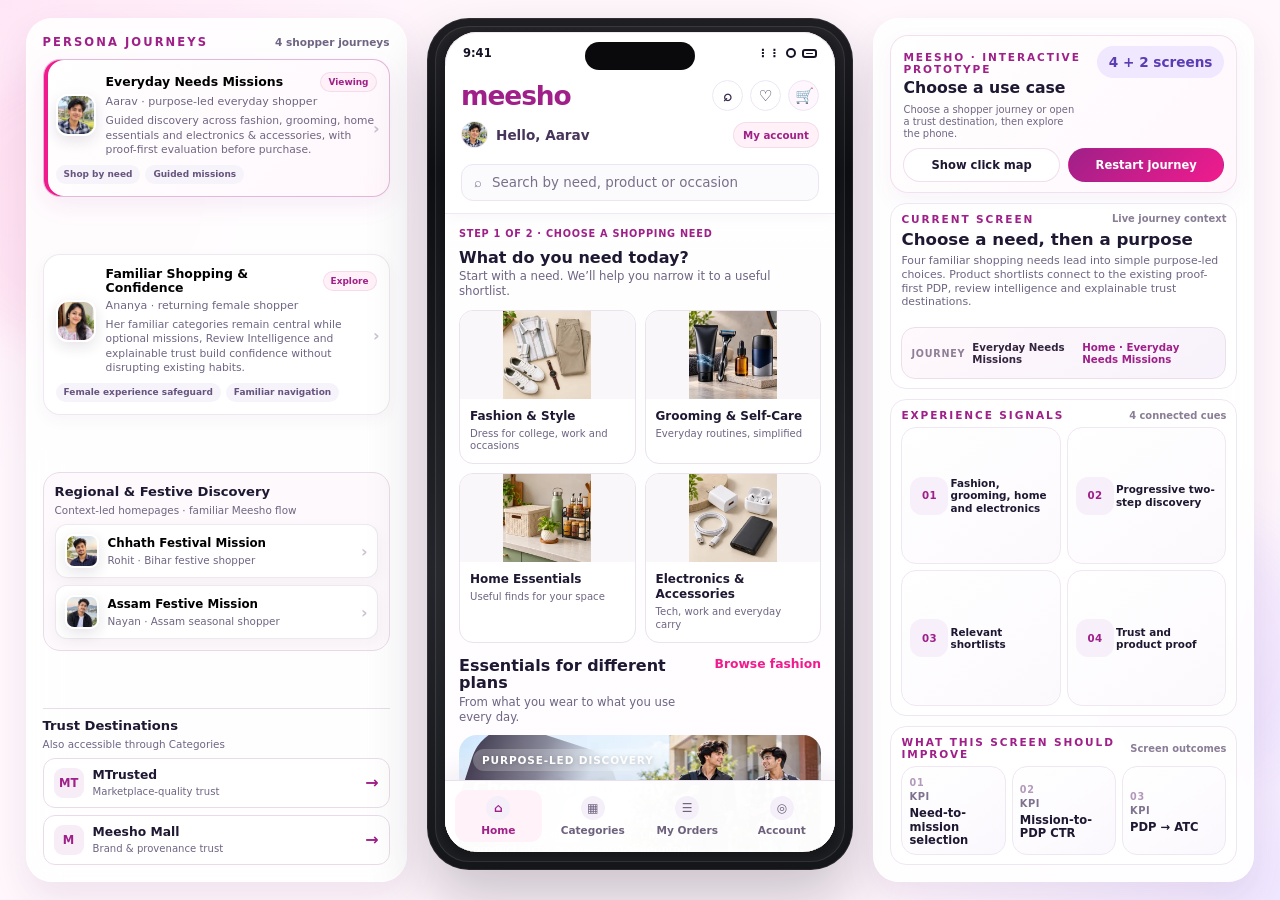
==== commit fe9f9027: "Keep presentation screen count compact on the right rail" ====
--- a/index.html
+++ b/index.html
@@ -43,7 +43,7 @@
               <h2>Choose a use case</h2>
               <p>Choose a shopper journey or open a trust destination, then explore the phone.</p>
             </div>
-            <span class="count-pill">4 journeys · 2 trust screens</span>
+            <span class="count-pill">4 + 2 screens</span>
           </div>
           <div class="panel-actions">
             <button id="hotspot-toggle" class="toolbar-button" type="button">Show click map</button>
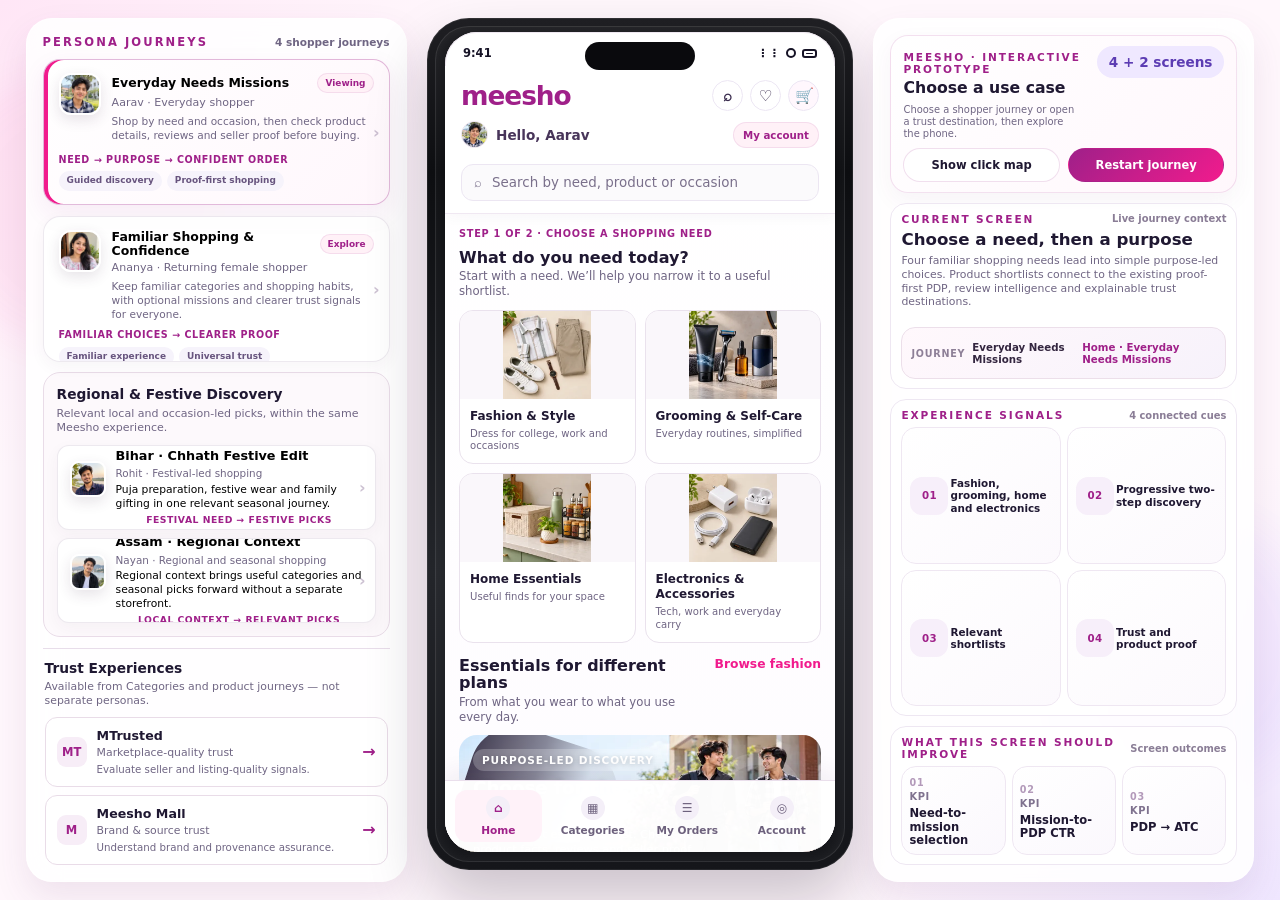
==== commit 75b4f811: "Balance sidebar space and sharpen DICE-aligned journey descriptions" ====
--- a/index.html
+++ b/index.html
@@ -15,7 +15,7 @@
   <meta name="twitter:title" content="Meesho Interactive Prototype" />
   <meta name="twitter:description" content="Interactive Meesho DICE Challenge prototype for discovery, trust and product evaluation." />
   <title>Meesho Interactive Prototype</title>
-  <link rel="stylesheet" href="./styles.css?v=20261021-sidebar-experiences" />
+  <link rel="stylesheet" href="./styles.css?v=20261021-left-rail-balanced" />
 </head>
 <body>
   <div class="page-glow glow-one"></div>
@@ -56,6 +56,6 @@
   </main>
 
   <div id="toast" class="toast" role="status" aria-live="polite"></div>
-  <script src="./app.js?v=20261021-sidebar-experiences"></script>
+  <script src="./app.js?v=20261021-left-rail-balanced"></script>
 </body>
 </html>
--- a/styles.css
+++ b/styles.css
@@ -2760,3 +2760,182 @@
   .persona-panel .primary-journey-card {padding:12px}
   .persona-panel .regional-journey-group {padding:12px}
 }
+
+/* Left-rail space usage: proportional rows replace the earlier space-between gaps. */
+.persona-panel .persona-list{
+  display:grid;
+  grid-template-rows:minmax(0,1.12fr) minmax(0,1.12fr) minmax(0,2.03fr) minmax(0,1.67fr);
+  align-content:stretch;
+  justify-content:stretch;
+  gap:11px;
+  width:100%;
+  min-width:0;
+}
+.persona-panel .primary-journey-card{
+  display:flex;
+  flex-direction:column;
+  justify-content:space-between;
+  gap:7px;
+  min-width:0;
+  min-height:0;
+  padding:13px 15px;
+  overflow:hidden;
+}
+.persona-panel .primary-journey-card .persona-card-main{
+  grid-template-columns:42px minmax(0,1fr);
+  gap:11px;
+  align-items:start;
+}
+.persona-panel .primary-journey-card .persona-avatar{width:42px;height:42px}
+.persona-panel .primary-journey-card .journey-description{font-size:.72rem;line-height:1.32;margin-top:5px}
+.persona-panel .journey-footer{display:flex;flex-direction:column;gap:6px;margin-top:auto;min-width:0}
+.persona-panel .journey-footer .persona-tags{display:flex;gap:5px;margin:0;padding:0;flex-wrap:wrap}
+.persona-panel .journey-route-label{
+  display:block;
+  font-size:.60rem;
+  letter-spacing:.055em;
+  font-weight:850;
+  line-height:1.2;
+  color:var(--brand-dark);
+}
+.persona-panel .regional-journey-group{
+  display:flex;
+  flex-direction:column;
+  gap:9px;
+  min-height:0;
+  padding:13px;
+  overflow:hidden;
+}
+.persona-panel .regional-journey-heading{flex:0 0 auto;gap:4px}
+.persona-panel .regional-journey-heading strong{font-size:.86rem}
+.persona-panel .regional-journey-heading span{font-size:.69rem;line-height:1.3}
+.persona-panel .regional-journey-cards{
+  flex:1 1 auto;
+  display:grid;
+  grid-template-rows:repeat(2,minmax(0,1fr));
+  min-height:0;
+  gap:8px;
+}
+.persona-panel .regional-journey-card{
+  display:flex;
+  flex-direction:column;
+  justify-content:center;
+  gap:5px;
+  min-height:0;
+  padding:10px 12px;
+  overflow:hidden;
+}
+.persona-panel .regional-journey-card .persona-card-main{
+  grid-template-columns:36px minmax(0,1fr);
+  gap:10px;
+  align-items:center;
+}
+.persona-panel .regional-journey-card .persona-avatar{width:36px;height:36px}
+.persona-panel .regional-journey-card .persona-top b{font-size:.80rem;line-height:1.2}
+.persona-panel .regional-journey-card .persona-card p{font-size:.65rem}
+.persona-panel .regional-journey-card .journey-description{
+  display:block;
+  font-size:.67rem;
+  line-height:1.27;
+  margin-top:3px;
+}
+.persona-panel .regional-journey-card .journey-route-label{
+  margin-left:46px;
+  font-size:.58rem;
+  line-height:1.18;
+}
+.persona-panel .trust-destinations{
+  display:flex;
+  flex-direction:column;
+  min-height:0;
+  gap:8px;
+  padding:11px 2px 0;
+  overflow:hidden;
+}
+.persona-panel .trust-destinations-heading{flex:0 0 auto;gap:4px}
+.persona-panel .trust-destinations-heading strong{font-size:.86rem}
+.persona-panel .trust-destinations-heading span{font-size:.68rem;line-height:1.32}
+.persona-panel .trust-destination-list{
+  flex:1 1 auto;
+  display:grid;
+  grid-template-rows:repeat(2,minmax(0,1fr));
+  min-height:0;
+  gap:8px;
+}
+.persona-panel .trust-destination-item{
+  display:flex;
+  align-items:center;
+  min-height:0;
+  padding:9px 11px;
+  gap:10px;
+}
+.persona-panel .trust-destination-copy{gap:3px}
+.persona-panel .trust-destination-copy b{font-size:.79rem}
+.persona-panel .trust-destination-copy small{font-size:.68rem;line-height:1.22}
+.persona-panel .trust-destination-explainer{
+  display:block;
+  font-size:.64rem;
+  line-height:1.25;
+  color:var(--muted);
+}
+@media(min-width:1280px) and (min-height:760px){
+  .persona-panel .persona-list{
+    display:grid;
+    grid-template-rows:minmax(0,1.12fr) minmax(0,1.12fr) minmax(0,2.03fr) minmax(0,1.67fr);
+    justify-content:stretch;
+    align-content:stretch;
+    gap:clamp(8px,1.2vh,13px);
+  }
+  .persona-panel .primary-journey-card{
+    display:flex;
+    flex-direction:column;
+    justify-content:space-between;
+    gap:7px;
+    padding:13px 15px;
+  }
+  .persona-panel .primary-journey-card .persona-card-main{grid-template-columns:42px minmax(0,1fr)}
+  .persona-panel .primary-journey-card .journey-description{font-size:clamp(.66rem,.62vw,.75rem)}
+  .persona-panel .regional-journey-group{padding:13px;gap:9px}
+  .persona-panel .regional-journey-cards{grid-template-rows:repeat(2,minmax(0,1fr))}
+  .persona-panel .regional-journey-card{display:flex;flex-direction:column;justify-content:center;padding:10px 12px}
+  .persona-panel .regional-journey-card .persona-card-main{grid-template-columns:36px minmax(0,1fr)}
+  .persona-panel .trust-destinations{padding-top:11px;gap:8px}
+  .persona-panel .trust-destination-list{grid-template-rows:repeat(2,minmax(0,1fr))}
+  .persona-panel .trust-destination-item{padding:9px 11px}
+}
+@media(min-width:1280px) and (min-height:760px) and (max-height:850px){
+  .persona-panel .persona-list{gap:7px;grid-template-rows:minmax(0,1.17fr) minmax(0,1.17fr) minmax(0,2.06fr) minmax(0,1.58fr)}
+  .persona-panel .primary-journey-card{padding:9px 11px;gap:4px}
+  .persona-panel .primary-journey-card .persona-card-main{grid-template-columns:35px minmax(0,1fr);gap:8px}
+  .persona-panel .primary-journey-card .persona-avatar{width:35px;height:35px}
+  .persona-panel .primary-journey-card .journey-description{font-size:.63rem;line-height:1.22;margin-top:3px}
+  .persona-panel .journey-route-label{font-size:.55rem}
+  .persona-panel .journey-footer{gap:4px}
+  .persona-panel .regional-journey-group{padding:9px;gap:6px}
+  .persona-panel .regional-journey-heading strong{font-size:.79rem}
+  .persona-panel .regional-journey-heading span{font-size:.61rem;line-height:1.19}
+  .persona-panel .regional-journey-cards{gap:5px}
+  .persona-panel .regional-journey-card{padding:7px 9px;gap:3px}
+  .persona-panel .regional-journey-card .persona-card-main{grid-template-columns:29px minmax(0,1fr);gap:8px}
+  .persona-panel .regional-journey-card .persona-avatar{width:29px;height:29px}
+  .persona-panel .regional-journey-card .persona-top b{font-size:.72rem}
+  .persona-panel .regional-journey-card p{font-size:.60rem}
+  .persona-panel .regional-journey-card .journey-description{font-size:.61rem;line-height:1.18;margin-top:2px}
+  .persona-panel .regional-journey-card .journey-route-label{margin-left:37px;font-size:.53rem}
+  .persona-panel .trust-destinations{padding-top:7px;gap:5px}
+  .persona-panel .trust-destinations-heading strong{font-size:.78rem}
+  .persona-panel .trust-destinations-heading span{font-size:.60rem}
+  .persona-panel .trust-destination-list{gap:5px}
+  .persona-panel .trust-destination-item{padding:6px 9px;gap:7px}
+  .persona-panel .trust-destination-mark{width:27px;height:27px;flex-basis:27px}
+  .persona-panel .trust-destination-copy b{font-size:.73rem}
+  .persona-panel .trust-destination-copy small{font-size:.62rem}
+  .persona-panel .trust-destination-explainer{font-size:.58rem;line-height:1.14}
+}
+@media(max-width:1279px){
+  .persona-panel .persona-list{display:flex;flex-direction:column;gap:11px}
+  .persona-panel .regional-journey-cards{display:grid;grid-template-rows:none}
+  .persona-panel .regional-journey-card{padding:11px 12px}
+  .persona-panel .trust-destination-list{display:grid;grid-template-rows:none}
+  .persona-panel .trust-destination-item{padding:11px 12px}
+}
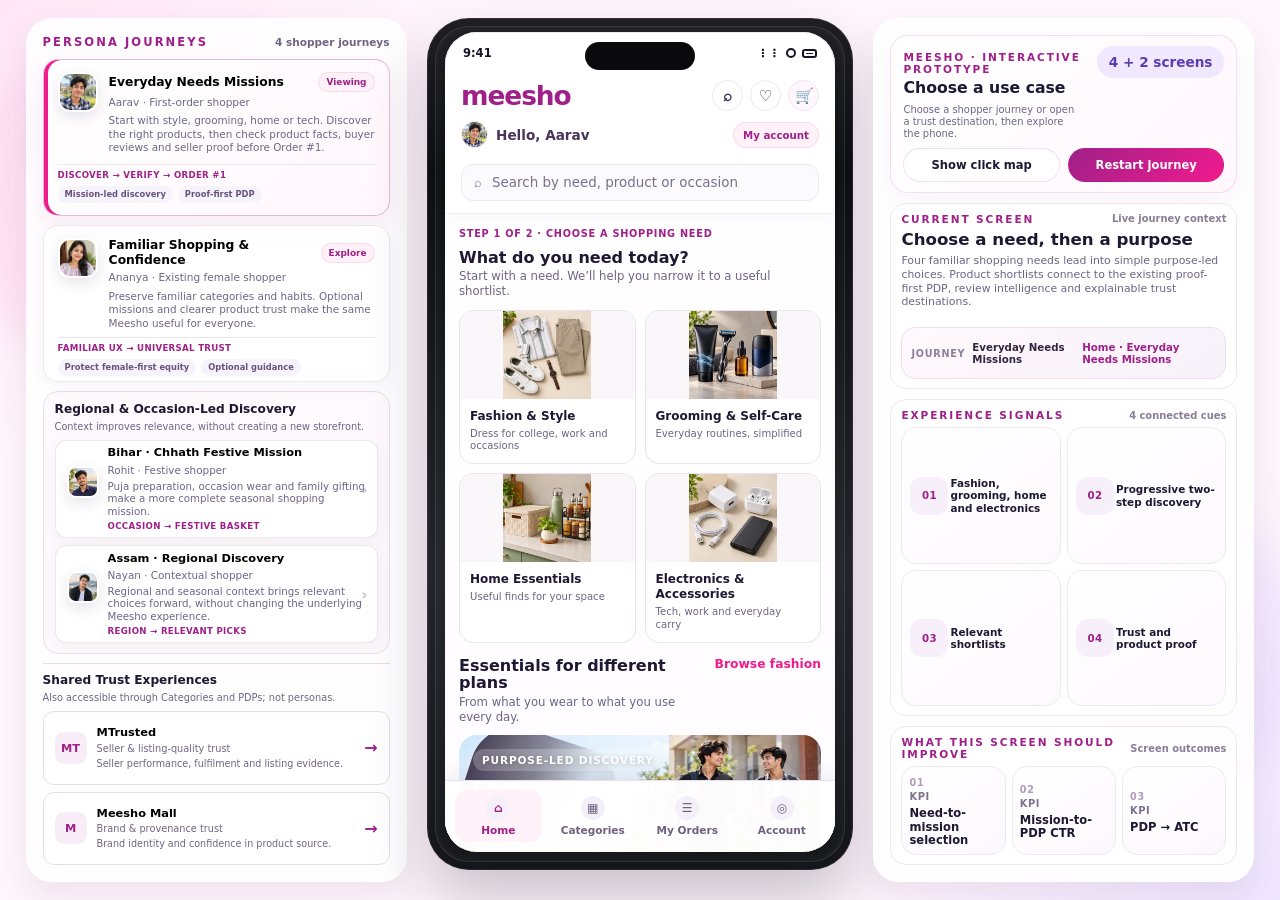
==== commit ed33a63b: "Fix empty left rail space with unified grid and sharper DICE proposal copy" ====
--- a/index.html
+++ b/index.html
@@ -15,7 +15,7 @@
   <meta name="twitter:title" content="Meesho Interactive Prototype" />
   <meta name="twitter:description" content="Interactive Meesho DICE Challenge prototype for discovery, trust and product evaluation." />
   <title>Meesho Interactive Prototype</title>
-  <link rel="stylesheet" href="./styles.css?v=20261021-left-rail-balanced" />
+  <link rel="stylesheet" href="./styles.css?v=20261021-left-rail-v3-8911" />
 </head>
 <body>
   <div class="page-glow glow-one"></div>
@@ -56,6 +56,6 @@
   </main>
 
   <div id="toast" class="toast" role="status" aria-live="polite"></div>
-  <script src="./app.js?v=20261021-left-rail-balanced"></script>
+  <script src="./app.js?v=20261021-left-rail-v3-8911"></script>
 </body>
 </html>
--- a/styles.css
+++ b/styles.css
@@ -2614,328 +2614,145 @@
 .shop-her-recipient-row .style-filter-chip{flex:1;min-width:66px;white-space:normal}
 .shop-her-asset-note{margin:10px 0 0;font-size:.61rem;line-height:1.4;color:var(--muted)}
 
-/* Presentation navigation: four shopper journeys, regional grouping, and separate trust screens. */
-.persona-panel .persona-list {
-  display:flex;
-  flex-direction:column;
-  gap:10px;
-  margin-top:8px;
-  min-height:0;
-}
-.persona-panel .primary-journey-card {
-  flex:0 0 auto;
-  width:100%;
-  min-width:0;
-}
-.persona-panel .primary-journey-card .persona-card-main {min-width:0}
-.persona-panel .primary-journey-card .journey-description {
-  display:block;
-  font-size:.67rem;
-  line-height:1.35;
-  color:var(--muted);
-  margin-top:5px;
-}
-.persona-panel .regional-journey-group {
-  display:flex;
-  flex-direction:column;
-  gap:8px;
-  min-height:0;
-  padding:12px;
-  border:1px solid #e9dce8;
-  border-radius:17px;
-  background:#fdf9fc;
-}
-.persona-panel .regional-journey-heading,
-.persona-panel .trust-destinations-heading {
-  display:flex;
-  flex-direction:column;
-  gap:4px;
-}
-.persona-panel .regional-journey-heading strong,
-.persona-panel .trust-destinations-heading strong {
-  font-size:.82rem;
-  line-height:1.2;
-  color:var(--text);
-}
-.persona-panel .regional-journey-heading span,
-.persona-panel .trust-destinations-heading span {
-  font-size:.65rem;
-  line-height:1.25;
-  color:var(--muted);
-}
-.persona-panel .regional-journey-cards {display:grid;grid-template-columns:1fr;gap:7px;min-width:0}
-.persona-panel .regional-journey-card {
-  display:block;
-  width:100%;
-  min-height:0;
-  padding:10px;
-  border-radius:12px;
-  background:#fff;
-}
-.persona-panel .regional-journey-card .persona-card-main {
+
+/* LEFT RAIL | authoritative 4-section grid replacing competing legacy overrides. */
+.persona-panel #persona-list{
   display:grid;
-  grid-template-columns:36px minmax(0,1fr);
-  align-items:center;
-  gap:9px;
-}
-.persona-panel .regional-journey-card .persona-avatar {height:36px;width:36px;border-radius:9px}
-.persona-panel .regional-journey-card .persona-top b {font-size:.74rem;line-height:1.2;overflow-wrap:break-word}
-.persona-panel .regional-journey-card p {font-size:.65rem;line-height:1.24;margin:4px 0 0}
-.persona-panel .trust-destinations {
-  display:flex;
-  flex-direction:column;
-  gap:8px;
-  border-top:1px solid #e8ddea;
-  padding-top:12px;
-  min-width:0;
-}
-.persona-panel .trust-destination-list {display:grid;gap:7px}
-.persona-panel .trust-destination-item {
-  display:flex;align-items:center;gap:9px;
-  width:100%;min-width:0;padding:10px 11px;text-align:left;
-  background:#fff;border:1px solid #e9dce8;border-radius:12px;
-  cursor:pointer;
-}
-.persona-panel .trust-destination-item:hover,
-.persona-panel .trust-destination-item:focus-visible {
-  border-color:#c37ba9;background:#fff8fc;outline-offset:2px;
-}
-.persona-panel .trust-destination-item.active {
-  border-color:#a83b90;background:#fff4fb;box-shadow:inset 3px 0 0 var(--brand);
-}
-.persona-panel .trust-destination-mark {
-  display:grid;place-items:center;flex:0 0 30px;
-  width:30px;height:30px;border-radius:9px;
-  color:var(--brand-dark);background:#f7edf7;
-  font-size:.72rem;font-weight:850;
-}
-.persona-panel .trust-destination-copy {display:flex;flex:1;flex-direction:column;gap:3px;min-width:0}
-.persona-panel .trust-destination-copy b {font-size:.77rem;line-height:1.2;color:var(--text)}
-.persona-panel .trust-destination-copy small {font-size:.63rem;line-height:1.2;color:var(--muted)}
-.persona-panel .trust-destination-arrow {font-size:1rem;font-weight:700;color:var(--brand-dark)}
-@media (min-width:1280px) and (min-height:760px) {
-  .persona-panel .persona-list {
-    flex:1 1 auto;
-    display:flex;
-    flex-direction:column;
-    grid-template-rows:none;
-    gap:clamp(7px,1vh,11px);
-    margin-top:0;
-    justify-content:space-between;
-  }
-  .persona-panel .primary-journey-card {
-    display:flex;
-    flex-direction:column;
-    align-items:stretch;
-    gap:7px;
-    padding:12px;
-  }
-  .persona-panel .primary-journey-card .persona-card-main {display:grid;grid-template-columns:40px minmax(0,1fr)}
-  .persona-panel .primary-journey-card .persona-tags {padding-right:0;gap:5px}
-  .persona-panel .regional-journey-group {flex:0 0 auto;padding:11px;gap:7px}
-  .persona-panel .regional-journey-card {
-    display:block;
-    padding:9px;
-  }
-  .persona-panel .regional-journey-card .persona-card-main {grid-template-columns:34px minmax(0,1fr)}
-  .persona-panel .regional-journey-card .persona-avatar {width:34px;height:34px}
-  .persona-panel .trust-destinations {flex:0 0 auto;padding-top:9px;gap:7px}
-  .persona-panel .trust-destination-item {padding:9px 10px}
-}
-@media (min-width:1280px) and (min-height:760px) and (max-height:850px) {
-  .persona-panel .persona-list {gap:5px}
-  .persona-panel .primary-journey-card {padding:9px 10px;gap:5px}
-  .persona-panel .primary-journey-card .journey-description {font-size:.6rem;line-height:1.19;margin-top:3px}
-  .persona-panel .primary-journey-card .persona-tag {font-size:.52rem;padding:4px 6px}
-  .persona-panel .regional-journey-group {padding:8px 9px;gap:5px}
-  .persona-panel .regional-journey-card {padding:7px}
-  .persona-panel .regional-journey-card p {font-size:.6rem}
-  .persona-panel .trust-destinations {gap:5px;padding-top:7px}
-  .persona-panel .trust-destination-list {gap:5px}
-  .persona-panel .trust-destination-item {padding:7px 9px}
-  .persona-panel .trust-destination-mark {width:27px;height:27px;flex-basis:27px}
-}
-@media (max-width:1279px) {
-  .persona-panel .persona-list {gap:12px}
-  .persona-panel .primary-journey-card {padding:12px}
-  .persona-panel .regional-journey-group {padding:12px}
-}
-
-/* Left-rail space usage: proportional rows replace the earlier space-between gaps. */
-.persona-panel .persona-list{
-  display:grid;
-  grid-template-rows:minmax(0,1.12fr) minmax(0,1.12fr) minmax(0,2.03fr) minmax(0,1.67fr);
-  align-content:stretch;
-  justify-content:stretch;
-  gap:11px;
-  width:100%;
-  min-width:0;
-}
-.persona-panel .primary-journey-card{
-  display:flex;
-  flex-direction:column;
-  justify-content:space-between;
-  gap:7px;
-  min-width:0;
-  min-height:0;
-  padding:13px 15px;
-  overflow:hidden;
-}
-.persona-panel .primary-journey-card .persona-card-main{
-  grid-template-columns:42px minmax(0,1fr);
-  gap:11px;
-  align-items:start;
-}
-.persona-panel .primary-journey-card .persona-avatar{width:42px;height:42px}
-.persona-panel .primary-journey-card .journey-description{font-size:.72rem;line-height:1.32;margin-top:5px}
-.persona-panel .journey-footer{display:flex;flex-direction:column;gap:6px;margin-top:auto;min-width:0}
-.persona-panel .journey-footer .persona-tags{display:flex;gap:5px;margin:0;padding:0;flex-wrap:wrap}
-.persona-panel .journey-route-label{
-  display:block;
-  font-size:.60rem;
-  letter-spacing:.055em;
-  font-weight:850;
-  line-height:1.2;
-  color:var(--brand-dark);
-}
-.persona-panel .regional-journey-group{
-  display:flex;
-  flex-direction:column;
-  gap:9px;
-  min-height:0;
-  padding:13px;
-  overflow:hidden;
-}
-.persona-panel .regional-journey-heading{flex:0 0 auto;gap:4px}
-.persona-panel .regional-journey-heading strong{font-size:.86rem}
-.persona-panel .regional-journey-heading span{font-size:.69rem;line-height:1.3}
-.persona-panel .regional-journey-cards{
-  flex:1 1 auto;
-  display:grid;
-  grid-template-rows:repeat(2,minmax(0,1fr));
-  min-height:0;
-  gap:8px;
-}
-.persona-panel .regional-journey-card{
-  display:flex;
-  flex-direction:column;
-  justify-content:center;
-  gap:5px;
-  min-height:0;
-  padding:10px 12px;
-  overflow:hidden;
-}
-.persona-panel .regional-journey-card .persona-card-main{
-  grid-template-columns:36px minmax(0,1fr);
-  gap:10px;
-  align-items:center;
-}
-.persona-panel .regional-journey-card .persona-avatar{width:36px;height:36px}
-.persona-panel .regional-journey-card .persona-top b{font-size:.80rem;line-height:1.2}
-.persona-panel .regional-journey-card .persona-card p{font-size:.65rem}
-.persona-panel .regional-journey-card .journey-description{
-  display:block;
-  font-size:.67rem;
-  line-height:1.27;
-  margin-top:3px;
-}
-.persona-panel .regional-journey-card .journey-route-label{
-  margin-left:46px;
-  font-size:.58rem;
-  line-height:1.18;
-}
-.persona-panel .trust-destinations{
-  display:flex;
-  flex-direction:column;
-  min-height:0;
-  gap:8px;
-  padding:11px 2px 0;
-  overflow:hidden;
-}
-.persona-panel .trust-destinations-heading{flex:0 0 auto;gap:4px}
-.persona-panel .trust-destinations-heading strong{font-size:.86rem}
-.persona-panel .trust-destinations-heading span{font-size:.68rem;line-height:1.32}
-.persona-panel .trust-destination-list{
-  flex:1 1 auto;
-  display:grid;
-  grid-template-rows:repeat(2,minmax(0,1fr));
-  min-height:0;
-  gap:8px;
-}
-.persona-panel .trust-destination-item{
-  display:flex;
-  align-items:center;
-  min-height:0;
-  padding:9px 11px;
-  gap:10px;
-}
-.persona-panel .trust-destination-copy{gap:3px}
-.persona-panel .trust-destination-copy b{font-size:.79rem}
-.persona-panel .trust-destination-copy small{font-size:.68rem;line-height:1.22}
-.persona-panel .trust-destination-explainer{
-  display:block;
-  font-size:.64rem;
-  line-height:1.25;
-  color:var(--muted);
-}
-@media(min-width:1280px) and (min-height:760px){
-  .persona-panel .persona-list{
-    display:grid;
-    grid-template-rows:minmax(0,1.12fr) minmax(0,1.12fr) minmax(0,2.03fr) minmax(0,1.67fr);
-    justify-content:stretch;
-    align-content:stretch;
-    gap:clamp(8px,1.2vh,13px);
-  }
-  .persona-panel .primary-journey-card{
-    display:flex;
-    flex-direction:column;
-    justify-content:space-between;
-    gap:7px;
-    padding:13px 15px;
-  }
-  .persona-panel .primary-journey-card .persona-card-main{grid-template-columns:42px minmax(0,1fr)}
-  .persona-panel .primary-journey-card .journey-description{font-size:clamp(.66rem,.62vw,.75rem)}
-  .persona-panel .regional-journey-group{padding:13px;gap:9px}
-  .persona-panel .regional-journey-cards{grid-template-rows:repeat(2,minmax(0,1fr))}
-  .persona-panel .regional-journey-card{display:flex;flex-direction:column;justify-content:center;padding:10px 12px}
-  .persona-panel .regional-journey-card .persona-card-main{grid-template-columns:36px minmax(0,1fr)}
-  .persona-panel .trust-destinations{padding-top:11px;gap:8px}
-  .persona-panel .trust-destination-list{grid-template-rows:repeat(2,minmax(0,1fr))}
-  .persona-panel .trust-destination-item{padding:9px 11px}
-}
-@media(min-width:1280px) and (min-height:760px) and (max-height:850px){
-  .persona-panel .persona-list{gap:7px;grid-template-rows:minmax(0,1.17fr) minmax(0,1.17fr) minmax(0,2.06fr) minmax(0,1.58fr)}
-  .persona-panel .primary-journey-card{padding:9px 11px;gap:4px}
-  .persona-panel .primary-journey-card .persona-card-main{grid-template-columns:35px minmax(0,1fr);gap:8px}
-  .persona-panel .primary-journey-card .persona-avatar{width:35px;height:35px}
-  .persona-panel .primary-journey-card .journey-description{font-size:.63rem;line-height:1.22;margin-top:3px}
-  .persona-panel .journey-route-label{font-size:.55rem}
-  .persona-panel .journey-footer{gap:4px}
-  .persona-panel .regional-journey-group{padding:9px;gap:6px}
-  .persona-panel .regional-journey-heading strong{font-size:.79rem}
-  .persona-panel .regional-journey-heading span{font-size:.61rem;line-height:1.19}
-  .persona-panel .regional-journey-cards{gap:5px}
-  .persona-panel .regional-journey-card{padding:7px 9px;gap:3px}
-  .persona-panel .regional-journey-card .persona-card-main{grid-template-columns:29px minmax(0,1fr);gap:8px}
-  .persona-panel .regional-journey-card .persona-avatar{width:29px;height:29px}
-  .persona-panel .regional-journey-card .persona-top b{font-size:.72rem}
-  .persona-panel .regional-journey-card p{font-size:.60rem}
-  .persona-panel .regional-journey-card .journey-description{font-size:.61rem;line-height:1.18;margin-top:2px}
-  .persona-panel .regional-journey-card .journey-route-label{margin-left:37px;font-size:.53rem}
-  .persona-panel .trust-destinations{padding-top:7px;gap:5px}
-  .persona-panel .trust-destinations-heading strong{font-size:.78rem}
-  .persona-panel .trust-destinations-heading span{font-size:.60rem}
-  .persona-panel .trust-destination-list{gap:5px}
-  .persona-panel .trust-destination-item{padding:6px 9px;gap:7px}
-  .persona-panel .trust-destination-mark{width:27px;height:27px;flex-basis:27px}
-  .persona-panel .trust-destination-copy b{font-size:.73rem}
-  .persona-panel .trust-destination-copy small{font-size:.62rem}
-  .persona-panel .trust-destination-explainer{font-size:.58rem;line-height:1.14}
-}
-@media(max-width:1279px){
-  .persona-panel .persona-list{display:flex;flex-direction:column;gap:11px}
-  .persona-panel .regional-journey-cards{display:grid;grid-template-rows:none}
-  .persona-panel .regional-journey-card{padding:11px 12px}
-  .persona-panel .trust-destination-list{display:grid;grid-template-rows:none}
-  .persona-panel .trust-destination-item{padding:11px 12px}
-}
+  grid-template-columns:minmax(0,1fr);
+  grid-template-rows:minmax(0,1.09fr) minmax(0,1.09fr) minmax(0,1.83fr) minmax(0,1.40fr);
+  width:100%;min-width:0;min-height:0;
+  align-items:stretch;align-content:stretch;justify-content:stretch;
+  gap:9px;margin:0;
+}
+.persona-panel #persona-list > *{min-height:0;min-width:0;margin:0}
+.persona-panel #persona-list .persona-card{min-height:0;min-width:0;overflow:hidden}
+.persona-panel #persona-list > .primary-journey-card{
+  display:flex;flex-direction:column;justify-content:space-between;align-items:stretch;
+  width:100%;min-height:0;gap:7px;padding:12px 14px;border-radius:15px;
+}
+.persona-panel #persona-list > .primary-journey-card::after{display:none}
+.persona-panel #persona-list .primary-journey-card .persona-card-main{
+  display:grid;grid-template-columns:40px minmax(0,1fr);align-items:start;gap:11px;
+}
+.persona-panel #persona-list .primary-journey-card .persona-avatar{width:40px;height:40px}
+.persona-panel #persona-list .persona-card-copy{min-width:0}
+.persona-panel #persona-list .persona-top b{
+  font-size:clamp(.77rem,.7vw,.9rem);line-height:1.2;overflow-wrap:break-word
+}
+.persona-panel #persona-list .persona-card p{font-size:clamp(.66rem,.60vw,.76rem);line-height:1.26;margin:4px 0 0}
+.persona-panel #persona-list .journey-description{
+  display:block;font-size:clamp(.65rem,.59vw,.75rem);line-height:1.3;margin-top:5px;
+  color:var(--muted);overflow-wrap:break-word
+}
+.persona-panel #persona-list .journey-footer{
+  display:flex;justify-content:space-between;align-items:center;flex-wrap:wrap;
+  gap:5px 8px;margin-top:auto;padding-top:5px;border-top:1px solid #ede4ec
+}
+.persona-panel #persona-list .journey-route-label{
+  font-size:clamp(.54rem,.50vw,.62rem);font-weight:850;letter-spacing:.035em;
+  line-height:1.2;color:var(--brand-dark)
+}
+.persona-panel #persona-list .persona-tags{display:flex;align-items:center;flex-wrap:wrap;gap:5px;margin:0;padding:0}
+.persona-panel #persona-list .persona-tag{font-size:clamp(.52rem,.48vw,.60rem);padding:4px 7px;line-height:1.12}
+.persona-panel #persona-list .regional-journey-group{
+  display:flex;flex-direction:column;min-height:0;gap:7px;padding:10px 11px;
+  border:1px solid #eadde9;border-radius:15px;background:#fdf9fc;overflow:hidden
+}
+.persona-panel #persona-list .regional-journey-heading,
+.persona-panel #persona-list .trust-destinations-heading{display:flex;flex-direction:column;gap:4px;flex:0 0 auto}
+.persona-panel #persona-list .regional-journey-heading strong,
+.persona-panel #persona-list .trust-destinations-heading strong{
+  font-size:clamp(.76rem,.69vw,.86rem);line-height:1.21;color:var(--text)
+}
+.persona-panel #persona-list .regional-journey-heading span,
+.persona-panel #persona-list .trust-destinations-heading span{
+  font-size:clamp(.61rem,.56vw,.70rem);line-height:1.25;color:var(--muted)
+}
+.persona-panel #persona-list .regional-journey-cards,
+.persona-panel #persona-list .trust-destination-list{
+  display:grid;grid-template-rows:repeat(2,minmax(0,1fr));
+  grid-template-columns:minmax(0,1fr);flex:1 1 auto;min-height:0;gap:7px
+}
+.persona-panel #persona-list .regional-journey-card{
+  display:flex;flex-direction:column;justify-content:center;align-items:stretch;
+  min-height:0;gap:4px;padding:9px 11px;background:#fff;border-radius:11px
+}
+.persona-panel #persona-list .regional-journey-card .persona-card-main{
+  display:grid;grid-template-columns:32px minmax(0,1fr);gap:9px;align-items:center
+}
+.persona-panel #persona-list .regional-journey-card .persona-avatar{width:32px;height:32px;border-radius:9px}
+.persona-panel #persona-list .regional-journey-card .persona-top b{font-size:clamp(.71rem,.63vw,.80rem)}
+.persona-panel #persona-list .regional-journey-card p{font-size:.65rem;line-height:1.21}
+.persona-panel #persona-list .regional-journey-card .journey-description{font-size:.64rem;line-height:1.22;margin-top:3px}
+.persona-panel #persona-list .regional-journey-card .journey-footer{
+  border:0;margin:0 12px 0 41px;padding:0;flex:0 0 auto;justify-content:flex-start
+}
+.persona-panel #persona-list .regional-journey-card .journey-route-label{font-size:.54rem}
+.persona-panel #persona-list .trust-destinations{
+  display:flex;flex-direction:column;min-height:0;gap:7px;
+  border-top:1px solid #e8dce8;padding:9px 0 0;overflow:hidden
+}
+.persona-panel #persona-list .trust-destination-item{
+  display:flex;align-items:center;width:100%;min-height:0;min-width:0;
+  gap:10px;padding:9px 11px;border:1px solid #e9dce9;border-radius:11px;
+  background:#fff;text-align:left;cursor:pointer
+}
+.persona-panel #persona-list .trust-destination-item:hover,
+.persona-panel #persona-list .trust-destination-item:focus-visible{
+  background:#fff7fc;border-color:#b96da2;outline-offset:2px
+}
+.persona-panel #persona-list .trust-destination-item.active{
+  background:#fff4fa;border-color:#9f2089;box-shadow:inset 3px 0 0 var(--brand)
+}
+.persona-panel #persona-list .trust-destination-mark{
+  display:grid;place-items:center;flex:0 0 32px;width:32px;height:32px;
+  border-radius:9px;background:#f8edf7;color:var(--brand-dark);font-size:.71rem;font-weight:850
+}
+.persona-panel #persona-list .trust-destination-copy{
+  display:flex;flex:1;flex-direction:column;min-width:0;gap:3px
+}
+.persona-panel #persona-list .trust-destination-copy b{font-size:clamp(.71rem,.64vw,.81rem);line-height:1.2}
+.persona-panel #persona-list .trust-destination-copy small{
+  font-size:clamp(.61rem,.56vw,.69rem);line-height:1.22;color:var(--muted)
+}
+.persona-panel #persona-list .trust-destination-explainer{
+  font-size:clamp(.60rem,.54vw,.68rem);line-height:1.22;color:var(--muted)
+}
+.persona-panel #persona-list .trust-destination-arrow{font-size:1rem;font-weight:800;color:var(--brand-dark)}
+@media(min-width:941px) and (min-height:760px){
+  .persona-panel{display:flex;flex-direction:column;height:calc(100vh - 36px)}
+  .persona-panel #persona-list{
+    display:grid;flex:1 1 0%;min-height:0;
+    grid-template-rows:minmax(0,1.09fr) minmax(0,1.09fr) minmax(0,1.83fr) minmax(0,1.40fr);
+    justify-content:stretch;align-content:stretch;
+  }
+}
+@media(min-width:941px) and (min-height:760px) and (max-height:850px){
+  .persona-panel #persona-list{gap:6px}
+  .persona-panel #persona-list > .primary-journey-card{padding:8px 10px;gap:3px}
+  .persona-panel #persona-list .primary-journey-card .persona-card-main{grid-template-columns:34px minmax(0,1fr);gap:8px}
+  .persona-panel #persona-list .primary-journey-card .persona-avatar{width:34px;height:34px}
+  .persona-panel #persona-list .journey-description{font-size:.61rem;line-height:1.19;margin-top:3px}
+  .persona-panel #persona-list .primary-journey-card .journey-footer{padding-top:3px}
+  .persona-panel #persona-list .persona-tag{font-size:.51rem;padding:3px 5px}
+  .persona-panel #persona-list .regional-journey-group{padding:7px 9px;gap:5px}
+  .persona-panel #persona-list .regional-journey-cards{gap:5px}
+  .persona-panel #persona-list .regional-journey-card{padding:6px 8px;gap:3px}
+  .persona-panel #persona-list .regional-journey-card .persona-card-main{grid-template-columns:27px minmax(0,1fr);gap:7px}
+  .persona-panel #persona-list .regional-journey-card .persona-avatar{width:27px;height:27px}
+  .persona-panel #persona-list .regional-journey-card .journey-description{font-size:.56rem;line-height:1.16}
+  .persona-panel #persona-list .regional-journey-card .journey-footer{margin-left:34px}
+  .persona-panel #persona-list .regional-journey-card .journey-route-label{font-size:.50rem}
+  .persona-panel #persona-list .trust-destinations{padding-top:6px;gap:5px}
+  .persona-panel #persona-list .trust-destination-list{gap:5px}
+  .persona-panel #persona-list .trust-destination-item{padding:5px 8px}
+  .persona-panel #persona-list .trust-destination-explainer{font-size:.56rem;line-height:1.15}
+}
+@media(max-width:940px), (max-height:759px){
+  .persona-panel #persona-list{display:flex;flex-direction:column;gap:10px;min-height:auto}
+  .persona-panel #persona-list > .primary-journey-card{min-height:125px}
+  .persona-panel #persona-list .regional-journey-cards,
+  .persona-panel #persona-list .trust-destination-list{display:flex;flex-direction:column;gap:7px}
+  .persona-panel #persona-list .regional-journey-card{min-height:90px}
+  .persona-panel #persona-list .trust-destination-item{min-height:70px}
+}
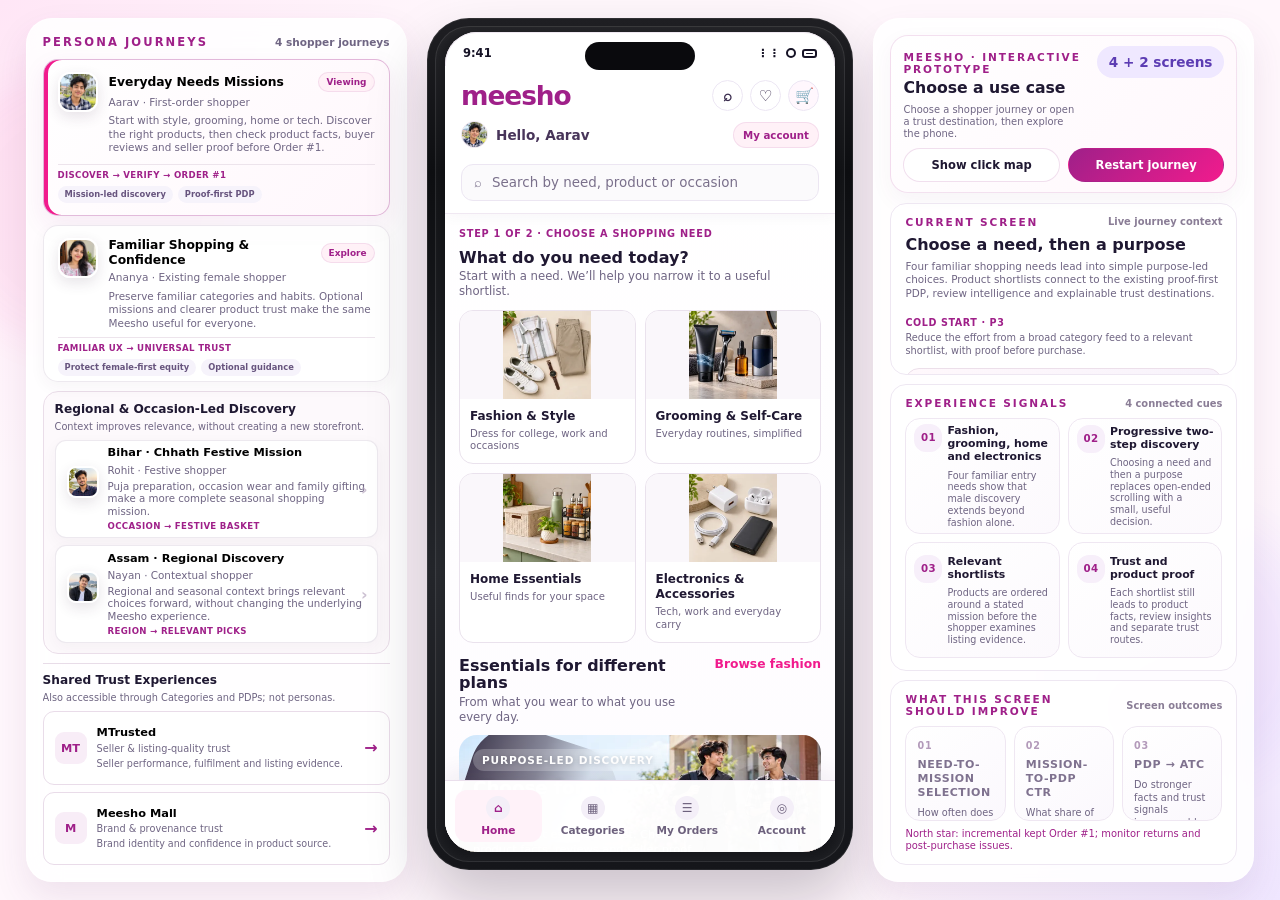
==== commit 97996630: "Enrich right panel with DICE-aligned explanations and pilot metric definitions" ====
--- a/index.html
+++ b/index.html
@@ -15,7 +15,7 @@
   <meta name="twitter:title" content="Meesho Interactive Prototype" />
   <meta name="twitter:description" content="Interactive Meesho DICE Challenge prototype for discovery, trust and product evaluation." />
   <title>Meesho Interactive Prototype</title>
-  <link rel="stylesheet" href="./styles.css?v=20261021-left-rail-v3-8911" />
+  <link rel="stylesheet" href="./styles.css?v=20261021-right-rail-v4-2281" />
 </head>
 <body>
   <div class="page-glow glow-one"></div>
@@ -56,6 +56,6 @@
   </main>
 
   <div id="toast" class="toast" role="status" aria-live="polite"></div>
-  <script src="./app.js?v=20261021-left-rail-v3-8911"></script>
+  <script src="./app.js?v=20261021-right-rail-v4-2281"></script>
 </body>
 </html>
--- a/styles.css
+++ b/styles.css
@@ -2756,3 +2756,148 @@
   .persona-panel #persona-list .regional-journey-card{min-height:90px}
   .persona-panel #persona-list .trust-destination-item{min-height:70px}
 }
+
+/* RIGHT PRESENTATION DASHBOARD | content-led density and per-route explanations */
+@media (min-width:1280px) and (min-height:760px){
+ .detail-panel #detail-panel{
+   flex:1 1 auto;min-height:0;display:grid;
+   grid-template-rows:minmax(0,1.14fr) minmax(0,1.9fr) minmax(0,1.22fr);
+   gap:9px;align-content:stretch;
+ }
+ .detail-panel #detail-panel > .detail-block{
+   height:100%;min-height:0;
+   padding:12px 14px;overflow:hidden;
+   display:flex;flex-direction:column;
+ }
+ .detail-panel #detail-panel .current-screen-grid{
+   display:grid;grid-template-columns:minmax(0,1.7fr) minmax(135px,.8fr);
+   gap:10px;margin-top:8px;min-height:0;flex:1 1 auto;height:auto;
+   align-items:stretch;
+ }
+ .detail-panel #detail-panel .current-screen-copy{
+   display:flex;flex-direction:column;justify-content:flex-start;
+   align-items:stretch;min-width:0;
+ }
+ .detail-panel #detail-panel .current-screen-copy h2{margin:0 0 6px;line-height:1.14;font-size:clamp(1rem,1.15vw,1.3rem)}
+ .detail-panel #detail-panel .current-screen-copy > p{font-size:clamp(.65rem,.60vw,.75rem);line-height:1.3;margin:0}
+ .detail-panel #detail-panel .screen-focus-note{
+   display:flex;flex-direction:column;gap:4px;
+   margin-top:auto;padding-top:9px;min-width:0;
+ }
+ .detail-panel #detail-panel .screen-focus-note strong{
+   color:var(--brand-dark);letter-spacing:.06em;font-size:.6rem;line-height:1.15
+ }
+ .detail-panel #detail-panel .screen-focus-note span{
+   color:var(--muted);font-size:clamp(.61rem,.57vw,.7rem);line-height:1.3
+ }
+ .detail-panel #detail-panel .screen-context-card{
+   height:100%;min-width:0;padding:12px;
+   display:flex;flex-direction:column;justify-content:center;gap:6px;
+ }
+ .detail-panel #detail-panel .screen-context-card b{
+   font-size:clamp(.69rem,.65vw,.82rem);line-height:1.22;overflow-wrap:break-word
+ }
+ .detail-panel #detail-panel .screen-context-card em{
+   font-size:clamp(.61rem,.56vw,.69rem);line-height:1.2;overflow-wrap:break-word
+ }
+ .detail-panel #detail-panel .experience-signals-block .detail-list{
+   flex:1 1 auto;min-height:0;height:auto;
+   display:grid;grid-template-columns:repeat(2,minmax(0,1fr));
+   grid-template-rows:repeat(var(--signal-rows),minmax(0,1fr));
+   gap:8px;margin-top:9px;align-items:stretch;
+ }
+ .detail-panel #detail-panel .experience-signals-block .detail-list-item{
+   height:100%;min-height:0;overflow:hidden;
+   display:grid;grid-template-columns:28px minmax(0,1fr);gap:8px;
+   align-items:start;align-content:center;
+   padding:10px 11px;
+ }
+ .detail-panel #detail-panel .experience-signals-block .signal-index{width:28px;height:28px;font-size:.65rem}
+ .detail-panel #detail-panel .signal-copy{min-width:0}
+ .detail-panel #detail-panel .signal-copy b{
+   display:block;margin:0;
+   font-size:clamp(.68rem,.63vw,.79rem);line-height:1.22;
+ }
+ .detail-panel #detail-panel .signal-copy p{
+   display:block;margin:6px 0 0;
+   font-size:clamp(.62rem,.57vw,.71rem);line-height:1.33;
+   color:var(--muted);overflow-wrap:break-word;
+ }
+ .detail-panel #detail-panel.has-dense-signals .experience-signals-block .detail-list-item{
+   padding:6px 8px;gap:6px;grid-template-columns:23px minmax(0,1fr)
+ }
+ .detail-panel #detail-panel.has-dense-signals .experience-signals-block .signal-index{
+   width:23px;height:23px;font-size:.55rem
+ }
+ .detail-panel #detail-panel.has-dense-signals .signal-copy b{font-size:.65rem}
+ .detail-panel #detail-panel.has-dense-signals .signal-copy p{font-size:.57rem;line-height:1.18;margin-top:3px}
+ .detail-panel #detail-panel .improvement-block .detail-stat-grid{
+   display:grid;flex:1 1 auto;min-height:0;height:auto;
+   grid-template-columns:repeat(3,minmax(0,1fr));
+   gap:8px;align-items:stretch;margin-top:9px;
+ }
+ .detail-panel #detail-panel .improvement-block .detail-stat{
+   height:100%;min-height:0;overflow:hidden;
+   display:flex;flex-direction:column;justify-content:flex-start;
+   padding:10px 11px;gap:5px;
+ }
+ .detail-panel #detail-panel .improvement-block .detail-stat b{
+   font-size:clamp(.69rem,.65vw,.81rem);line-height:1.25;
+   overflow-wrap:break-word
+ }
+ .detail-panel #detail-panel .improvement-block .detail-stat p{
+   font-size:clamp(.61rem,.56vw,.7rem);line-height:1.29;
+   color:var(--muted);margin:2px 0 0;overflow-wrap:break-word
+ }
+ .detail-panel #detail-panel .kpi-index{margin-bottom:2px}
+ .detail-panel #detail-panel .panel-validation-note{
+   flex:0 0 auto;font-size:.62rem;color:var(--brand-dark);
+   margin:7px 0 0;line-height:1.2;overflow-wrap:break-word
+ }
+}
+@media (min-width:1280px) and (min-height:760px) and (max-height:850px){
+ .detail-panel #detail-panel{
+   grid-template-rows:minmax(0,1.05fr) minmax(0,1.88fr) minmax(0,1.28fr);
+   gap:7px
+ }
+ .detail-panel #detail-panel > .detail-block{padding:9px 10px}
+ .detail-panel #detail-panel .current-screen-grid{gap:7px;margin-top:5px}
+ .detail-panel #detail-panel .current-screen-copy h2{font-size:.98rem}
+ .detail-panel #detail-panel .current-screen-copy > p{font-size:.63rem;line-height:1.2}
+ .detail-panel #detail-panel .screen-focus-note{padding-top:5px;gap:3px}
+ .detail-panel #detail-panel .screen-focus-note span{font-size:.58rem;line-height:1.16}
+ .detail-panel #detail-panel .screen-context-card{padding:8px;gap:3px}
+ .detail-panel #detail-panel .experience-signals-block .detail-list-item{padding:7px 8px;gap:6px}
+ .detail-panel #detail-panel .signal-copy b{font-size:.68rem}
+ .detail-panel #detail-panel .signal-copy p{font-size:.6rem;line-height:1.19;margin-top:4px}
+ .detail-panel #detail-panel .improvement-block .detail-stat{padding:7px 8px;gap:3px}
+ .detail-panel #detail-panel .improvement-block .detail-stat b{font-size:.66rem}
+ .detail-panel #detail-panel .improvement-block .detail-stat p{font-size:.58rem;line-height:1.17}
+ .detail-panel #detail-panel .panel-validation-note{font-size:.57rem;line-height:1.16;margin-top:5px}
+}
+@media(min-width:1280px) and (max-width:1510px) and (min-height:760px){
+ .detail-panel #detail-panel .current-screen-grid{grid-template-columns:minmax(0,1fr)}
+ .detail-panel #detail-panel .screen-context-card{
+   flex-direction:row;height:auto;align-items:center;justify-content:flex-start;flex-wrap:wrap;
+   padding:6px 8px;
+ }
+ .detail-panel #detail-panel .screen-focus-note{margin-top:8px}
+ .detail-panel #detail-panel .experience-signals-block .detail-list-item{
+   grid-template-columns:25px minmax(0,1fr);padding:7px 8px
+ }
+ .detail-panel #detail-panel .signal-copy p{font-size:.6rem;line-height:1.22}
+}
+@media(max-width:1279px), (max-height:759px){
+ .detail-panel #detail-panel .screen-focus-note{
+   display:flex;flex-direction:column;gap:4px;margin-top:10px;padding-top:7px;
+ }
+ .detail-panel #detail-panel .screen-focus-note strong{font-size:.62rem;color:var(--brand-dark)}
+ .detail-panel #detail-panel .screen-focus-note span{font-size:.69rem;color:var(--muted);line-height:1.35}
+ .detail-panel #detail-panel .signal-copy p,
+ .detail-panel #detail-panel .improvement-block .detail-stat p{
+   font-size:.69rem;line-height:1.34;margin:5px 0 0;color:var(--muted)
+ }
+ .detail-panel #detail-panel .panel-validation-note{
+   margin:9px 0 0;color:var(--brand-dark);font-size:.67rem;line-height:1.32
+ }
+}
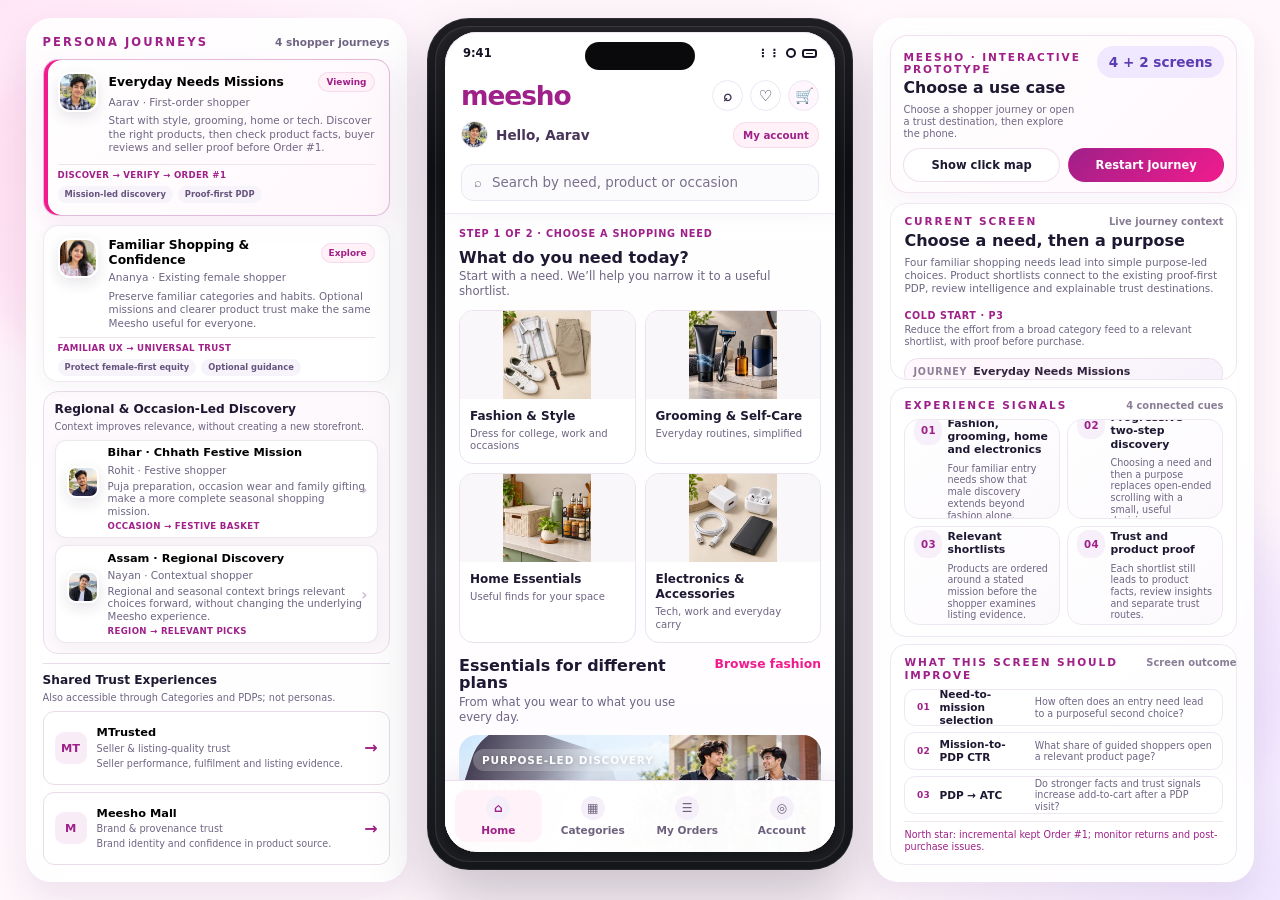
==== commit 3228c012: "Align right rail signal and KPI layout; prevent outcome copy clipping" ====
--- a/index.html
+++ b/index.html
@@ -15,7 +15,7 @@
   <meta name="twitter:title" content="Meesho Interactive Prototype" />
   <meta name="twitter:description" content="Interactive Meesho DICE Challenge prototype for discovery, trust and product evaluation." />
   <title>Meesho Interactive Prototype</title>
-  <link rel="stylesheet" href="./styles.css?v=20261021-right-rail-v4-2281" />
+  <link rel="stylesheet" href="./styles.css?v=20261021-right-rail-align-v5" />
 </head>
 <body>
   <div class="page-glow glow-one"></div>
@@ -56,6 +56,6 @@
   </main>
 
   <div id="toast" class="toast" role="status" aria-live="polite"></div>
-  <script src="./app.js?v=20261021-right-rail-v4-2281"></script>
+  <script src="./app.js?v=20261021-right-rail-align-v5"></script>
 </body>
 </html>
--- a/styles.css
+++ b/styles.css
@@ -2901,3 +2901,199 @@
    margin:9px 0 0;color:var(--brand-dark);font-size:.67rem;line-height:1.32
  }
 }
+
+/* RIGHT RAIL V5 — one aligned metric row per outcome, full visible copy.
+   Higher-specificity rules supersede legacy dashboard sizing without altering
+   the phone or the controls above the annotation panel. */
+.detail-panel #detail-panel .improvement-block .detail-stat-grid {
+  display:grid;
+  grid-template-columns:minmax(0,1fr);
+  grid-template-rows:repeat(var(--kpi-count,3),minmax(0,1fr));
+  align-items:stretch;
+  min-width:0;
+  min-height:0;
+  height:auto;
+  gap:6px;
+}
+.detail-panel #detail-panel .improvement-block .detail-stat {
+  display:grid;
+  grid-template-columns:24px minmax(115px,.62fr) minmax(0,1.56fr);
+  grid-template-rows:minmax(0,1fr);
+  align-items:center;
+  justify-items:start;
+  gap:9px;
+  min-height:0;
+  min-width:0;
+  overflow:visible;
+  padding:8px 11px;
+  text-align:left;
+  border-radius:11px;
+  background:#fff;
+}
+.detail-panel #detail-panel .improvement-block .detail-stat .kpi-index {
+  display:flex;
+  justify-content:center;
+  align-items:center;
+  align-self:center;
+  margin:0;
+  padding:0;
+  width:24px;
+  color:var(--brand-dark);
+  font-size:.62rem;
+  letter-spacing:.035em;
+  font-weight:850;
+  font-variant-numeric:tabular-nums;
+}
+.detail-panel #detail-panel .improvement-block .detail-stat > b {
+  margin:0;
+  font-size:clamp(.66rem,.61vw,.78rem);
+  line-height:1.22;
+  font-weight:800;
+  letter-spacing:0;
+  text-transform:none;
+  color:var(--text);
+  overflow-wrap:break-word;
+}
+.detail-panel #detail-panel .improvement-block .detail-stat > p {
+  display:block;
+  margin:0;
+  font-size:clamp(.61rem,.56vw,.70rem);
+  line-height:1.26;
+  color:var(--muted);
+  overflow-wrap:break-word;
+}
+.detail-panel #detail-panel .improvement-block .panel-validation-note {
+  display:block;
+  margin:7px 0 0;
+  padding:7px 0 0;
+  border-top:1px solid #efe5ef;
+  font-size:clamp(.60rem,.55vw,.67rem);
+  line-height:1.26;
+  color:var(--brand-dark);
+}
+.detail-panel #detail-panel .detail-section-heading{
+  display:flex;
+  align-items:baseline;
+  justify-content:space-between;
+  gap:12px;
+  flex-wrap:nowrap;
+}
+.detail-panel #detail-panel .detail-section-heading .panel-kicker,
+.detail-panel #detail-panel .detail-section-heading .detail-section-meta{
+  min-width:0;
+  line-height:1.2;
+}
+.detail-panel #detail-panel .detail-section-heading .detail-section-meta{
+  text-align:right;
+  white-space:nowrap;
+}
+@media(min-width:1280px) and (min-height:760px) {
+  .detail-panel #detail-panel,
+  .detail-panel #detail-panel.has-dense-signals {
+    grid-template-rows:minmax(0,1.16fr) minmax(0,1.93fr) minmax(0,1.46fr);
+    gap:9px;
+  }
+  .detail-panel #detail-panel.has-dense-signals {
+    grid-template-rows:minmax(0,1.16fr) minmax(0,2.04fr) minmax(0,1.53fr);
+  }
+  .detail-panel #detail-panel > .detail-block {
+    padding:11px 13px;
+    min-height:0;
+    overflow:hidden;
+  }
+  .detail-panel #detail-panel .current-screen-grid{
+    margin-top:6px;
+    gap:9px;
+  }
+  .detail-panel #detail-panel .current-screen-copy h2{margin:0 0 5px}
+  .detail-panel #detail-panel .current-screen-copy > p{line-height:1.28}
+  .detail-panel #detail-panel .screen-focus-note{padding-top:6px;gap:3px}
+  .detail-panel #detail-panel .experience-signals-block .detail-list{
+    margin-top:7px;
+    gap:7px;
+  }
+  .detail-panel #detail-panel .experience-signals-block .detail-list-item{
+    padding:8px 9px;
+    gap:8px;
+  }
+  .detail-panel #detail-panel.has-dense-signals .experience-signals-block .detail-list-item{
+    padding:6px 8px;
+    gap:7px;
+  }
+  .detail-panel #detail-panel .improvement-block .detail-stat-grid{
+    margin-top:7px;
+    gap:6px;
+  }
+  .detail-panel #detail-panel .improvement-block .detail-stat{
+    padding:7px 11px;
+  }
+}
+@media(min-width:1280px) and (max-width:1510px) and (min-height:760px){
+  .detail-panel #detail-panel,
+  .detail-panel #detail-panel.has-dense-signals{
+    grid-template-rows:minmax(0,1.33fr) minmax(0,1.87fr) minmax(0,1.65fr);
+    gap:7px;
+  }
+  .detail-panel #detail-panel .current-screen-grid{margin-top:5px}
+  .detail-panel #detail-panel .improvement-block .detail-stat{
+    grid-template-columns:20px minmax(76px,.72fr) minmax(0,1.45fr);
+    gap:6px;
+    padding:6px 8px;
+  }
+  .detail-panel #detail-panel .improvement-block .detail-stat .kpi-index{width:20px;font-size:.56rem}
+  .detail-panel #detail-panel .improvement-block .detail-stat > b{font-size:.66rem}
+  .detail-panel #detail-panel .improvement-block .detail-stat > p{font-size:.60rem;line-height:1.18}
+}
+@media(min-width:1280px) and (min-height:760px) and (max-height:850px){
+  .detail-panel #detail-panel,
+  .detail-panel #detail-panel.has-dense-signals{
+    grid-template-rows:minmax(0,1.12fr) minmax(0,1.82fr) minmax(0,1.68fr);
+    gap:6px;
+  }
+  .detail-panel #detail-panel > .detail-block{padding:8px 10px}
+  .detail-panel #detail-panel .improvement-block .detail-stat-grid{gap:4px;margin-top:5px}
+  .detail-panel #detail-panel .improvement-block .detail-stat{
+    gap:6px;
+    padding:5px 8px;
+  }
+  .detail-panel #detail-panel .improvement-block .detail-stat > p{
+    font-size:.59rem;
+    line-height:1.16;
+  }
+  .detail-panel #detail-panel .improvement-block .panel-validation-note{
+    margin-top:4px;
+    padding-top:5px;
+    font-size:.56rem;
+    line-height:1.16;
+  }
+}
+@media(max-width:1279px), (max-height:759px){
+  .detail-panel #detail-panel .improvement-block .detail-stat-grid{
+    display:grid;
+    grid-template-columns:minmax(0,1fr);
+    grid-template-rows:none;
+    gap:7px;
+    height:auto;
+  }
+  .detail-panel #detail-panel .improvement-block .detail-stat{
+    grid-template-columns:24px minmax(100px,.75fr) minmax(0,1.6fr);
+    min-height:62px;
+    padding:10px;
+  }
+  .detail-panel #detail-panel .improvement-block .detail-stat > b{
+    font-size:.72rem;
+  }
+  .detail-panel #detail-panel .improvement-block .detail-stat > p{
+    font-size:.66rem;
+    line-height:1.28;
+  }
+}
+@media(max-width:550px){
+  .detail-panel #detail-panel .improvement-block .detail-stat{
+    grid-template-columns:22px minmax(0,1fr);
+    gap:3px 9px;
+  }
+  .detail-panel #detail-panel .improvement-block .detail-stat > p{
+    grid-column:2;
+  }
+}
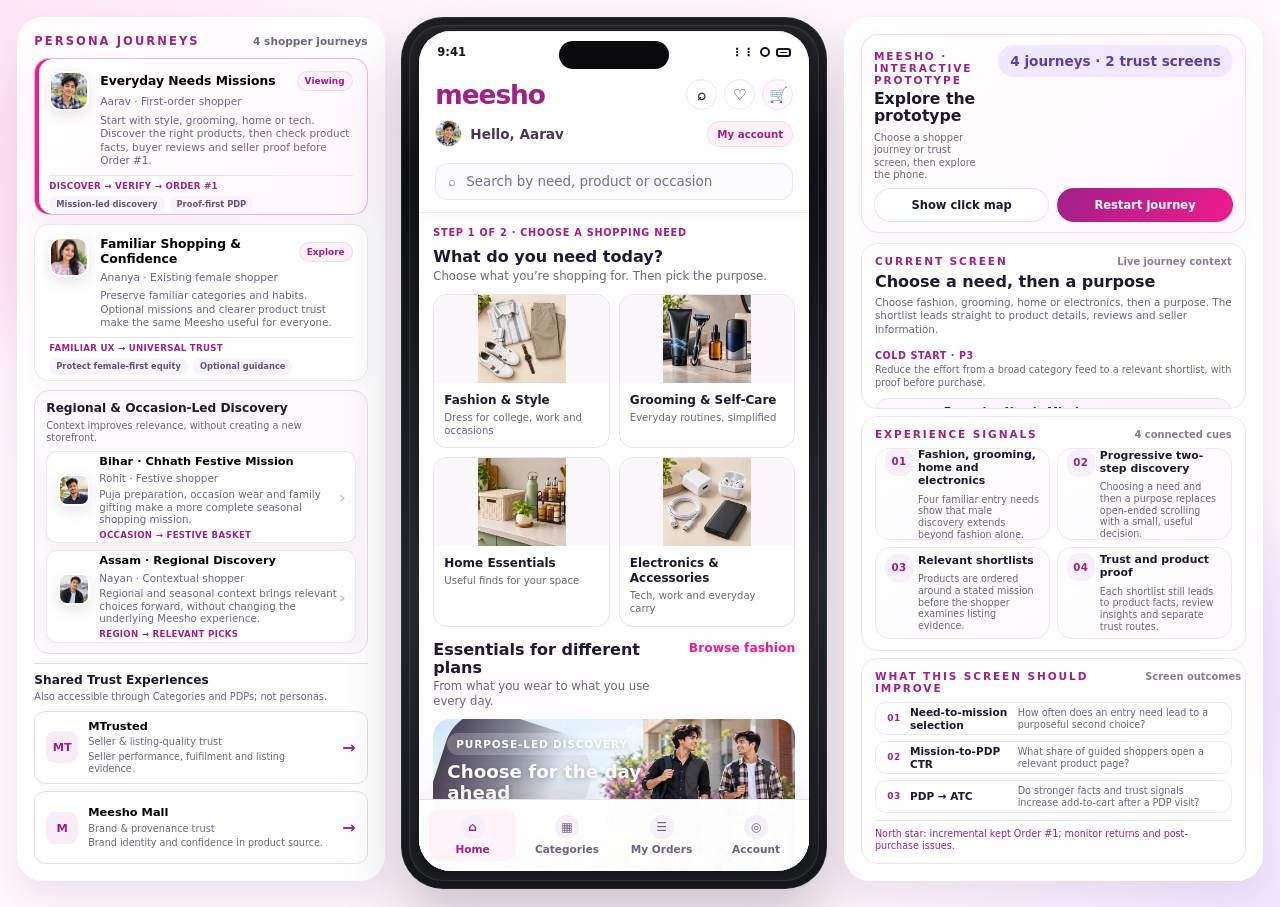
==== commit f8424ed9: "Polish judge-facing content, correct trust claims, and fix responsive phone sizing" ====
--- a/index.html
+++ b/index.html
@@ -15,7 +15,7 @@
   <meta name="twitter:title" content="Meesho Interactive Prototype" />
   <meta name="twitter:description" content="Interactive Meesho DICE Challenge prototype for discovery, trust and product evaluation." />
   <title>Meesho Interactive Prototype</title>
-  <link rel="stylesheet" href="./styles.css?v=20261021-right-rail-align-v5" />
+  <link rel="stylesheet" href="./styles.css?v=20261021-judge-qa-v1" />
 </head>
 <body>
   <div class="page-glow glow-one"></div>
@@ -40,10 +40,10 @@
           <div class="prototype-control-heading">
             <div>
               <span class="panel-kicker">MEESHO · INTERACTIVE PROTOTYPE</span>
-              <h2>Choose a use case</h2>
-              <p>Choose a shopper journey or open a trust destination, then explore the phone.</p>
+              <h2>Explore the prototype</h2>
+              <p>Choose a shopper journey or trust screen, then explore the phone.</p>
             </div>
-            <span class="count-pill">4 + 2 screens</span>
+            <span class="count-pill">4 journeys · 2 trust screens</span>
           </div>
           <div class="panel-actions">
             <button id="hotspot-toggle" class="toolbar-button" type="button">Show click map</button>
@@ -56,6 +56,6 @@
   </main>
 
   <div id="toast" class="toast" role="status" aria-live="polite"></div>
-  <script src="./app.js?v=20261021-right-rail-align-v5"></script>
+  <script src="./app.js?v=20261021-judge-qa-v1"></script>
 </body>
 </html>
--- a/styles.css
+++ b/styles.css
@@ -3097,3 +3097,93 @@
     grid-column:2;
   }
 }
+
+/* Judge demo responsiveness: retain the full device and its fixed controls. */
+html,body{max-width:100%;overflow-x:clip}
+.site-shell,.prototype-layout,.phone-stage,.persona-panel,.detail-panel{min-width:0}
+.device-canvas,.phone-shell,.screen-root,.screen-section,.top-appbar,
+.appbar-row,.appbar-title,.appbar-title-copy,.appbar-title-main,
+.section-heading,.section-heading h2,.hero-copy-card,.info-card{min-width:0}
+.appbar-title-main,.appbar-subtitle,.screen-section h2,.phone-shell h2,
+.product-detail-hero h2,.hero-copy-card h2,.detail-panel h2{
+  overflow-wrap:anywhere;
+}
+button,.nav-item,.cta-button,.mission-photo-card,.product-card,
+.trust-card,.region-occasion-card{
+  min-width:0;
+  overflow-wrap:break-word;
+}
+.phone-content{overscroll-behavior:contain;overflow-x:hidden;-webkit-overflow-scrolling:touch}
+.phone-shell .navbar{z-index:12}
+.phone-shell .bottom-cta{z-index:11}
+@media(min-width:1280px){
+ .site-shell{max-width:1500px;width:100%;padding:clamp(12px,1.35vw,20px)}
+ .prototype-layout{
+   grid-template-columns:minmax(250px,1fr) minmax(0,426px) minmax(280px,1.14fr);
+   gap:clamp(10px,1.3vw,20px);
+   align-items:start;
+ }
+ .device-canvas{max-width:100%}
+ .phone-shell{height:clamp(630px,calc(100dvh - 60px),845px)}
+ .persona-panel,.detail-panel{top:12px;max-height:calc(100dvh - 24px)}
+}
+@media(min-width:941px) and (max-width:1279px){
+ .site-shell{padding:16px;max-width:100%}
+ .prototype-layout{
+   display:grid;
+   grid-template-columns:minmax(0,1fr);
+   justify-items:stretch;
+   gap:14px;
+ }
+ .phone-stage{order:-1;width:100%;position:static}
+ .persona-panel,.detail-panel{
+   position:static;
+   width:100%;
+   max-height:none;
+   overflow:visible;
+   height:auto;
+ }
+ .device-canvas{width:min(426px,100%)}
+ .phone-shell{height:min(845px,calc(100dvh - 56px));min-height:600px}
+}
+@media(max-width:940px){
+ .site-shell{width:100%;max-width:100%;padding:12px}
+ .prototype-layout{display:flex;flex-direction:column;gap:14px;width:100%;align-items:stretch}
+ .phone-stage{order:-1;width:100%;position:static}
+ .persona-panel,.detail-panel{
+   width:100%;
+   max-height:none;
+   height:auto;
+   overflow:visible;
+   position:static;
+ }
+ .device-canvas{margin-inline:auto;width:min(426px,100%)}
+ .phone-shell{height:min(845px,calc(100dvh - 44px));min-height:0}
+}
+@media(max-width:560px){
+ :root{--phone-width:min(390px,calc(100vw - 36px))}
+ .site-shell{padding:8px}
+ .prototype-layout{gap:10px}
+ .device-canvas{padding:10px;width:100%;max-width:426px;border-radius:30px}
+ .phone-shell{width:var(--phone-width);height:calc(100dvh - 40px);min-height:0;border-radius:23px}
+ .phone-notch{width:90px}
+ .top-appbar{padding-inline:12px}
+ .appbar-row{gap:6px}
+ .appbar-title-copy{min-width:0;flex:1}
+ .brand-wordmark{font-size:clamp(1rem,4.8vw,1.3rem)}
+ .nav-item{gap:3px;font-size:clamp(.57rem,2.6vw,.7rem);white-space:normal;text-align:center}
+ .nav-glyph{font-size:clamp(.95rem,4vw,1.1rem)}
+ .navbar-grid{grid-template-columns:repeat(4,minmax(0,1fr))}
+ .cta-button{font-size:clamp(.65rem,2.8vw,.78rem);padding-inline:6px}
+ .two-up,.four-up,.style-mission-grid,.mission-photo-grid{
+   min-width:0;
+ }
+}
+@media(max-width:360px){
+ .phone-shell{border-radius:20px}
+ .device-canvas{border-radius:26px;padding:9px}
+ .top-appbar{padding-inline:9px}
+ .navbar-grid{gap:0}
+ .nav-item{font-size:.57rem}
+ .mission-photo-card span,.female-task,.product-card{overflow-wrap:anywhere}
+}
